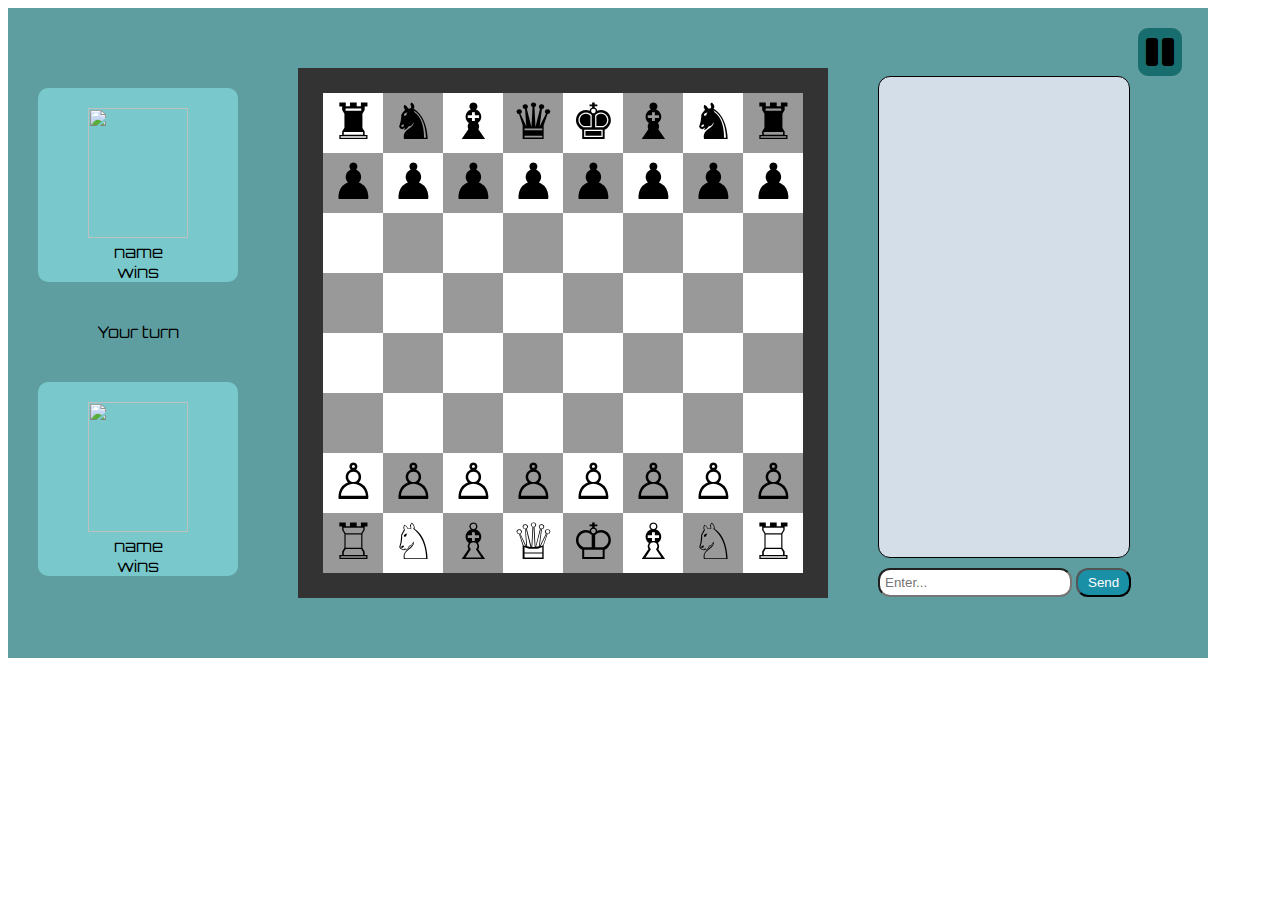
==== pages/index.html @ 08d0b5fd "Test" ====
<!DOCTYPE html>
<html lang="en">

<head>
    <meta charset="UTF-8">
    <meta http-equiv="X-UA-Compatible" content="IE=edge">
    <meta name="viewport" content="width=device-width, initial-scale=1.0">
    <link rel="stylesheet" href="../styles/styles.css">
    <link rel="stylesheet" href="https://cdnjs.cloudflare.com/ajax/libs/font-awesome/5.15.4/css/all.min.css" />
    <title>Chess</title>
</head>

<body>
    <div class="board">
        <div class="information">
            <div class="information-user">
                <img src="https://media.viezone.vn/prod/2022/8/16/1_1650423416056838102826_9301ac2c20.webp" />
                <p>name</p>
                <p>wins</p>
            </div>
            <p>Your turn</p>
            <div class="information-user">
                <img src="https://media.travelmag.vn/files/content/2021/05/18/lee-jong-suk-la-ai-tieu-su-doi-tu-va-tinh-cam-nam-dien-vien-67be082a-13325675.jpg" />
                <p>name</p>
                <p>wins</p>
            </div>
        </div>
        <div>
            <div id="ghost">X</div>
            <div id="placeholder"></div>
            <div id="chessboard">
                <!-- 1st -->
                <div class="square white" data-row="1" data-column="1">&#9820;</div>
                <div class="square black" data-row="1" data-column="2">&#9822;</div>
                <div class="square white" data-row="1" data-column="3">&#9821;</div>
                <div class="square black" data-row="1" data-column="4">&#9819;</div>
                <div class="square white" data-row="1" data-column="5">&#9818;</div>
                <div class="square black" data-row="1" data-column="6">&#9821;</div>
                <div class="square white" data-row="1" data-column="7">&#9822;</div>
                <div class="square black" data-row="1" data-column="8">&#9820;</div>
                <!-- 2nd -->
                <div class="square black" data-row="2" data-column="1">&#9823;</div>
                <div class="square white" data-row="2" data-column="2">&#9823;</div>
                <div class="square black" data-row="2" data-column="3">&#9823;</div>
                <div class="square white" data-row="2" data-column="4">&#9823;</div>
                <div class="square black" data-row="2" data-column="5">&#9823;</div>
                <div class="square white" data-row="2" data-column="6">&#9823;</div>
                <div class="square black" data-row="2" data-column="7">&#9823;</div>
                <div class="square white" data-row="2" data-column="8">&#9823;</div>
                <!-- 3th -->
                <div class="square white" data-row="3" data-column="1"></div>
                <div class="square black" data-row="3" data-column="2"></div>
                <div class="square white" data-row="3" data-column="3"></div>
                <div class="square black" data-row="3" data-column="4"></div>
                <div class="square white" data-row="3" data-column="5"></div>
                <div class="square black" data-row="3" data-column="6"></div>
                <div class="square white" data-row="3" data-column="7"></div>
                <div class="square black" data-row="3" data-column="8"></div>
                <!-- 4st -->
                <div class="square black" data-row="4" data-column="1"></div>
                <div class="square white" data-row="4" data-column="2"></div>
                <div class="square black" data-row="4" data-column="3"></div>
                <div class="square white" data-row="4" data-column="4"></div>
                <div class="square black" data-row="4" data-column="5"></div>
                <div class="square white" data-row="4" data-column="6"></div>
                <div class="square black" data-row="4" data-column="7"></div>
                <div class="square white" data-row="4" data-column="8"></div>
                <!-- 5th -->
                <div class="square white" data-row="5" data-column="1"></div>
                <div class="square black" data-row="5" data-column="2"></div>
                <div class="square white" data-row="5" data-column="3"></div>
                <div class="square black" data-row="5" data-column="4"></div>
                <div class="square white" data-row="5" data-column="5"></div>
                <div class="square black" data-row="5" data-column="6"></div>
                <div class="square white" data-row="5" data-column="7"></div>
                <div class="square black" data-row="5" data-column="8"></div>
                <!-- 6th -->
                <div class="square black" data-row="6" data-column="1"></div>
                <div class="square white" data-row="6" data-column="2"></div>
                <div class="square black" data-row="6" data-column="3"></div>
                <div class="square white" data-row="6" data-column="4"></div>
                <div class="square black" data-row="6" data-column="5"></div>
                <div class="square white" data-row="6" data-column="6"></div>
                <div class="square black" data-row="6" data-column="7"></div>
                <div class="square white" data-row="6" data-column="8"></div>
                <!-- 7th -->
                <div class="square white" data-row="7" data-column="1">&#9817;</div>
                <div class="square black" data-row="7" data-column="2">&#9817;</div>
                <div class="square white" data-row="7" data-column="3">&#9817;</div>
                <div class="square black" data-row="7" data-column="4">&#9817;</div>
                <div class="square white" data-row="7" data-column="5">&#9817;</div>
                <div class="square black" data-row="7" data-column="6">&#9817;</div>
                <div class="square white" data-row="7" data-column="7">&#9817;</div>
                <div class="square black" data-row="7" data-column="8">&#9817;</div>
                <!-- 8th -->
                <div class="square black" data-row="8" data-column="1">&#9814;</div>
                <div class="square white" data-row="8" data-column="2">&#9816;</div>
                <div class="square black" data-row="8" data-column="3">&#9815;</div>
                <div class="square white" data-row="8" data-column="4">&#9813;</div>
                <div class="square black" data-row="8" data-column="5">&#9812;</div>
                <div class="square white" data-row="8" data-column="6">&#9815;</div>
                <div class="square black" data-row="8" data-column="7">&#9816;</div>
                <div class="square white" data-row="8" data-column="8">&#9814;</div>
            </div>
        </div>
        <div class="messenger">
            <a href="./home.html"><i class="fas fa-pause"></i></a>
            <div class="messenger-display">
            </div>
            <input placeholder="Enter..." />
            <button>Send</button>
        </div>
    </div>
    <script src="./index.js"></script>
</body>

</html>
---- styles/styles.css ----
@import url('https://fonts.googleapis.com/css2?family=Kanit:ital,wght@1,700&family=Orbitron&display=swap');

body{
    position: relative;
}

.board {
    height: 650px;
    width: 1200px;
    display: flex;
    background-color: cadetblue;
}

.information {
    width: 200px;
    box-sizing: border-box;
    margin: 40px 30px;
}

.information p {
    font-family: 'Orbitron', sans-serif;
    text-align: center;
}

.information-user {
    background-color: rgb(121, 201, 204);
    margin: 40px 0;
    border-radius: 10px;
}

.information-user img {
    height: 130px;
    width: 100px;
    margin-left: 50px;
    margin-top: 20px;
}

.information-user p {
    text-align: center;
    margin: 0;
    font-family: 'Orbitron', sans-serif;
}

#chessboard {
    width: 480px;
    height: 480px;
    margin: 60px 30px;
    border: 25px solid #333;
}

.square{
    float: left;
    width: 60px;
    height: 60px;
    font-size:50px;
    text-align:center;
    display: table-cell;
    vertical-align:middle;
    cursor: pointer;
    user-select: none;
}
.black {
    background-color: #999;

}
.white {
    background-color: #fff;
}

#ghost{
    font-size: 50px;
    opacity: 0.7;
    display: none;
    position: absolute;
    user-select: none;
    cursor: pointer;
    pointer-events: none;
}

.messenger {
    margin: 20px 20px;
}

.fa-pause {
    font-size: 200%;
    padding: 8px;
    border-radius: 10px;
    background-color: rgb(24, 110, 110);
    margin-left: 260px;
    color: black;
}

.messenger-display {
    height: 480px;
    width: 250px;
    margin-bottom: 10px;
    border: 1px solid black;
    border-radius: 12px;
    background-color: rgb(211, 222, 232);
}

.messenger input {
    padding: 5px;
    border-radius: 12px;
    width: 180px;
    outline: none;
}

.messenger button {
    border-radius: 12px;
    padding: 5px 10px;
    color: white;
    background-color: rgb(26, 144, 167);
    cursor: pointer;
}
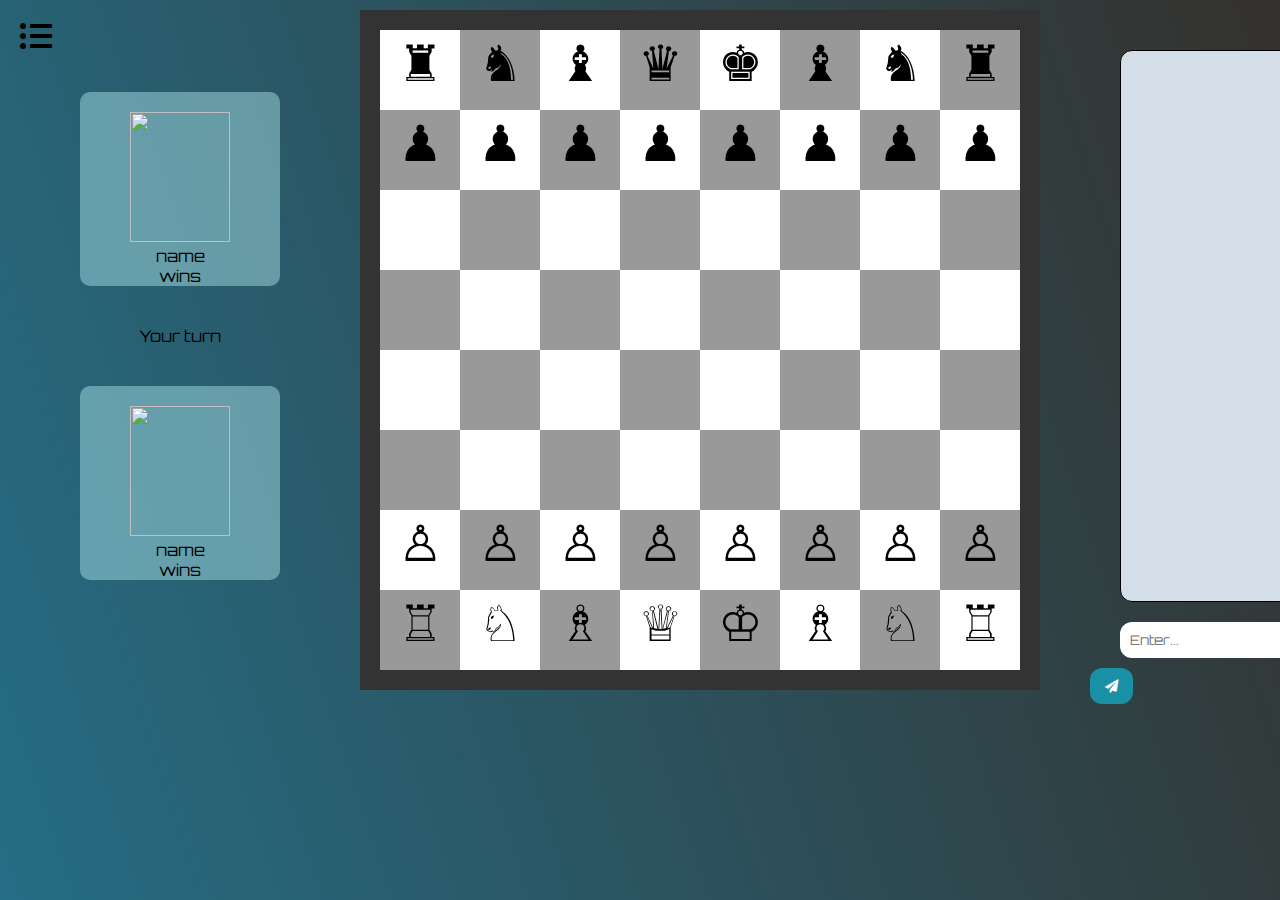
==== commit 1c0f54d2: "edi sign-in sign-out" ====
--- a/pages/index.html
+++ b/pages/index.html
@@ -1,117 +1,124 @@
 <!DOCTYPE html>
 <html lang="en">
+  <head>
+    <meta charset="UTF-8" />
+    <meta http-equiv="X-UA-Compatible" content="IE=edge" />
+    <meta name="viewport" content="width=device-width, initial-scale=1.0" />
+    <link rel="stylesheet" href="../styles/styles.css" />
+    <link rel="icon" type="image/x-icon" href="../favicon.ico">
+    <link
+      rel="stylesheet"
+      href="https://cdnjs.cloudflare.com/ajax/libs/font-awesome/5.15.4/css/all.min.css"
+    />
+    <title>Chess</title>
+  </head>
 
-<head>
-    <meta charset="UTF-8">
-    <meta http-equiv="X-UA-Compatible" content="IE=edge">
-    <meta name="viewport" content="width=device-width, initial-scale=1.0">
-    <link rel="stylesheet" href="../styles/styles.css">
-    <link rel="stylesheet" href="https://cdnjs.cloudflare.com/ajax/libs/font-awesome/5.15.4/css/all.min.css" />
-    <title>Chess</title>
-</head>
-
-<body>
+  <body>
     <div class="board">
+      <div>
+        <a href="./home.html"><i class="fas fa-list-ul"></i></a>
         <div class="information">
-            <div class="information-user">
-                <img src="https://media.viezone.vn/prod/2022/8/16/1_1650423416056838102826_9301ac2c20.webp" />
-                <p>name</p>
-                <p>wins</p>
-            </div>
-            <p>Your turn</p>
-            <div class="information-user">
-                <img src="https://media.travelmag.vn/files/content/2021/05/18/lee-jong-suk-la-ai-tieu-su-doi-tu-va-tinh-cam-nam-dien-vien-67be082a-13325675.jpg" />
-                <p>name</p>
-                <p>wins</p>
-            </div>
+          <div class="information-user">
+            <img
+              src="https://media.viezone.vn/prod/2022/8/16/1_1650423416056838102826_9301ac2c20.webp"
+            />
+            <p>name</p>
+            <p>wins</p>
+          </div>
+          <p>Your turn</p>
+          <div class="information-user">
+            <img
+              src="https://media.travelmag.vn/files/content/2021/05/18/lee-jong-suk-la-ai-tieu-su-doi-tu-va-tinh-cam-nam-dien-vien-67be082a-13325675.jpg"
+            />
+            <p>name</p>
+            <p>wins</p>
+          </div>
         </div>
-        <div>
-            <div id="ghost">X</div>
-            <div id="placeholder"></div>
-            <div id="chessboard">
-                <!-- 1st -->
-                <div class="square white" data-row="1" data-column="1">&#9820;</div>
-                <div class="square black" data-row="1" data-column="2">&#9822;</div>
-                <div class="square white" data-row="1" data-column="3">&#9821;</div>
-                <div class="square black" data-row="1" data-column="4">&#9819;</div>
-                <div class="square white" data-row="1" data-column="5">&#9818;</div>
-                <div class="square black" data-row="1" data-column="6">&#9821;</div>
-                <div class="square white" data-row="1" data-column="7">&#9822;</div>
-                <div class="square black" data-row="1" data-column="8">&#9820;</div>
-                <!-- 2nd -->
-                <div class="square black" data-row="2" data-column="1">&#9823;</div>
-                <div class="square white" data-row="2" data-column="2">&#9823;</div>
-                <div class="square black" data-row="2" data-column="3">&#9823;</div>
-                <div class="square white" data-row="2" data-column="4">&#9823;</div>
-                <div class="square black" data-row="2" data-column="5">&#9823;</div>
-                <div class="square white" data-row="2" data-column="6">&#9823;</div>
-                <div class="square black" data-row="2" data-column="7">&#9823;</div>
-                <div class="square white" data-row="2" data-column="8">&#9823;</div>
-                <!-- 3th -->
-                <div class="square white" data-row="3" data-column="1"></div>
-                <div class="square black" data-row="3" data-column="2"></div>
-                <div class="square white" data-row="3" data-column="3"></div>
-                <div class="square black" data-row="3" data-column="4"></div>
-                <div class="square white" data-row="3" data-column="5"></div>
-                <div class="square black" data-row="3" data-column="6"></div>
-                <div class="square white" data-row="3" data-column="7"></div>
-                <div class="square black" data-row="3" data-column="8"></div>
-                <!-- 4st -->
-                <div class="square black" data-row="4" data-column="1"></div>
-                <div class="square white" data-row="4" data-column="2"></div>
-                <div class="square black" data-row="4" data-column="3"></div>
-                <div class="square white" data-row="4" data-column="4"></div>
-                <div class="square black" data-row="4" data-column="5"></div>
-                <div class="square white" data-row="4" data-column="6"></div>
-                <div class="square black" data-row="4" data-column="7"></div>
-                <div class="square white" data-row="4" data-column="8"></div>
-                <!-- 5th -->
-                <div class="square white" data-row="5" data-column="1"></div>
-                <div class="square black" data-row="5" data-column="2"></div>
-                <div class="square white" data-row="5" data-column="3"></div>
-                <div class="square black" data-row="5" data-column="4"></div>
-                <div class="square white" data-row="5" data-column="5"></div>
-                <div class="square black" data-row="5" data-column="6"></div>
-                <div class="square white" data-row="5" data-column="7"></div>
-                <div class="square black" data-row="5" data-column="8"></div>
-                <!-- 6th -->
-                <div class="square black" data-row="6" data-column="1"></div>
-                <div class="square white" data-row="6" data-column="2"></div>
-                <div class="square black" data-row="6" data-column="3"></div>
-                <div class="square white" data-row="6" data-column="4"></div>
-                <div class="square black" data-row="6" data-column="5"></div>
-                <div class="square white" data-row="6" data-column="6"></div>
-                <div class="square black" data-row="6" data-column="7"></div>
-                <div class="square white" data-row="6" data-column="8"></div>
-                <!-- 7th -->
-                <div class="square white" data-row="7" data-column="1">&#9817;</div>
-                <div class="square black" data-row="7" data-column="2">&#9817;</div>
-                <div class="square white" data-row="7" data-column="3">&#9817;</div>
-                <div class="square black" data-row="7" data-column="4">&#9817;</div>
-                <div class="square white" data-row="7" data-column="5">&#9817;</div>
-                <div class="square black" data-row="7" data-column="6">&#9817;</div>
-                <div class="square white" data-row="7" data-column="7">&#9817;</div>
-                <div class="square black" data-row="7" data-column="8">&#9817;</div>
-                <!-- 8th -->
-                <div class="square black" data-row="8" data-column="1">&#9814;</div>
-                <div class="square white" data-row="8" data-column="2">&#9816;</div>
-                <div class="square black" data-row="8" data-column="3">&#9815;</div>
-                <div class="square white" data-row="8" data-column="4">&#9813;</div>
-                <div class="square black" data-row="8" data-column="5">&#9812;</div>
-                <div class="square white" data-row="8" data-column="6">&#9815;</div>
-                <div class="square black" data-row="8" data-column="7">&#9816;</div>
-                <div class="square white" data-row="8" data-column="8">&#9814;</div>
-            </div>
+      </div>
+      <div>
+        <div id="ghost">X</div>
+        <div id="placeholder"></div>
+        <div id="chessboard">
+          <!-- 1st -->
+          <div class="square white" data-row="1" data-column="1">&#9820;</div>
+          <div class="square black" data-row="1" data-column="2">&#9822;</div>
+          <div class="square white" data-row="1" data-column="3">&#9821;</div>
+          <div class="square black" data-row="1" data-column="4">&#9819;</div>
+          <div class="square white" data-row="1" data-column="5">&#9818;</div>
+          <div class="square black" data-row="1" data-column="6">&#9821;</div>
+          <div class="square white" data-row="1" data-column="7">&#9822;</div>
+          <div class="square black" data-row="1" data-column="8">&#9820;</div>
+          <!-- 2nd -->
+          <div class="square black" data-row="2" data-column="1">&#9823;</div>
+          <div class="square white" data-row="2" data-column="2">&#9823;</div>
+          <div class="square black" data-row="2" data-column="3">&#9823;</div>
+          <div class="square white" data-row="2" data-column="4">&#9823;</div>
+          <div class="square black" data-row="2" data-column="5">&#9823;</div>
+          <div class="square white" data-row="2" data-column="6">&#9823;</div>
+          <div class="square black" data-row="2" data-column="7">&#9823;</div>
+          <div class="square white" data-row="2" data-column="8">&#9823;</div>
+          <!-- 3th -->
+          <div class="square white" data-row="3" data-column="1"></div>
+          <div class="square black" data-row="3" data-column="2"></div>
+          <div class="square white" data-row="3" data-column="3"></div>
+          <div class="square black" data-row="3" data-column="4"></div>
+          <div class="square white" data-row="3" data-column="5"></div>
+          <div class="square black" data-row="3" data-column="6"></div>
+          <div class="square white" data-row="3" data-column="7"></div>
+          <div class="square black" data-row="3" data-column="8"></div>
+          <!-- 4st -->
+          <div class="square black" data-row="4" data-column="1"></div>
+          <div class="square white" data-row="4" data-column="2"></div>
+          <div class="square black" data-row="4" data-column="3"></div>
+          <div class="square white" data-row="4" data-column="4"></div>
+          <div class="square black" data-row="4" data-column="5"></div>
+          <div class="square white" data-row="4" data-column="6"></div>
+          <div class="square black" data-row="4" data-column="7"></div>
+          <div class="square white" data-row="4" data-column="8"></div>
+          <!-- 5th -->
+          <div class="square white" data-row="5" data-column="1"></div>
+          <div class="square black" data-row="5" data-column="2"></div>
+          <div class="square white" data-row="5" data-column="3"></div>
+          <div class="square black" data-row="5" data-column="4"></div>
+          <div class="square white" data-row="5" data-column="5"></div>
+          <div class="square black" data-row="5" data-column="6"></div>
+          <div class="square white" data-row="5" data-column="7"></div>
+          <div class="square black" data-row="5" data-column="8"></div>
+          <!-- 6th -->
+          <div class="square black" data-row="6" data-column="1"></div>
+          <div class="square white" data-row="6" data-column="2"></div>
+          <div class="square black" data-row="6" data-column="3"></div>
+          <div class="square white" data-row="6" data-column="4"></div>
+          <div class="square black" data-row="6" data-column="5"></div>
+          <div class="square white" data-row="6" data-column="6"></div>
+          <div class="square black" data-row="6" data-column="7"></div>
+          <div class="square white" data-row="6" data-column="8"></div>
+          <!-- 7th -->
+          <div class="square white" data-row="7" data-column="1">&#9817;</div>
+          <div class="square black" data-row="7" data-column="2">&#9817;</div>
+          <div class="square white" data-row="7" data-column="3">&#9817;</div>
+          <div class="square black" data-row="7" data-column="4">&#9817;</div>
+          <div class="square white" data-row="7" data-column="5">&#9817;</div>
+          <div class="square black" data-row="7" data-column="6">&#9817;</div>
+          <div class="square white" data-row="7" data-column="7">&#9817;</div>
+          <div class="square black" data-row="7" data-column="8">&#9817;</div>
+          <!-- 8th -->
+          <div class="square black" data-row="8" data-column="1">&#9814;</div>
+          <div class="square white" data-row="8" data-column="2">&#9816;</div>
+          <div class="square black" data-row="8" data-column="3">&#9815;</div>
+          <div class="square white" data-row="8" data-column="4">&#9813;</div>
+          <div class="square black" data-row="8" data-column="5">&#9812;</div>
+          <div class="square white" data-row="8" data-column="6">&#9815;</div>
+          <div class="square black" data-row="8" data-column="7">&#9816;</div>
+          <div class="square white" data-row="8" data-column="8">&#9814;</div>
         </div>
-        <div class="messenger">
-            <a href="./home.html"><i class="fas fa-pause"></i></a>
-            <div class="messenger-display">
-            </div>
-            <input placeholder="Enter..." />
-            <button>Send</button>
-        </div>
+      </div>
+      <div class="messenger">
+        <div class="messenger-display"></div>
+        <input placeholder="Enter..." />
+        <button><i class="fas fa-paper-plane"></i></button>
+      </div>
     </div>
-    <script src="./index.js"></script>
-</body>
-
-</html>+    <script src="../index.js"></script>
+  </body>
+</html>
--- a/styles/styles.css
+++ b/styles/styles.css
@@ -1,20 +1,41 @@
 @import url('https://fonts.googleapis.com/css2?family=Kanit:ital,wght@1,700&family=Orbitron&display=swap');
+
+* {
+    margin: 0;
+    padding: 0;
+    font-family: 'Orbitron', sans-serif;
+    /* box-sizing: border-box; */
+}
 
 body{
     position: relative;
 }
 
 .board {
-    height: 650px;
-    width: 1200px;
+    /* height: 650px;
+    width: 1200px; */
+    width: 100%;
+    height: 100vh;
     display: flex;
-    background-color: cadetblue;
+    /* background-color: cadetblue; */
+    background: rgb(52,49,45);
+background: linear-gradient(252deg, rgba(52,49,45,1) 0%, rgba(37,109,133,1) 100%);
+}
+
+.fa-list-ul {
+    font-size: 200%;
+    /* padding: 8px;
+    border-radius: 10px;
+    background-color: rgba(194, 252, 255, 0.4); */
+    color: black;
+    margin-top: 20px;
+    margin-left: 20px;
 }
 
 .information {
     width: 200px;
     box-sizing: border-box;
-    margin: 40px 30px;
+    margin: 30px 50px 80px 80px;
 }
 
 .information p {
@@ -23,15 +44,16 @@
 }
 
 .information-user {
-    background-color: rgb(121, 201, 204);
+    /* background-color: rgb(121, 201, 204); */
+    background-color: rgba(194, 252, 255, 0.4); 
     margin: 40px 0;
     border-radius: 10px;
+    text-align: center;
 }
 
 .information-user img {
     height: 130px;
     width: 100px;
-    margin-left: 50px;
     margin-top: 20px;
 }
 
@@ -42,16 +64,16 @@
 }
 
 #chessboard {
-    width: 480px;
-    height: 480px;
-    margin: 60px 30px;
-    border: 25px solid #333;
+    width: 640px;
+    height: 640px;
+    margin: 10px 30px;
+    border: 20px solid #333;
 }
 
 .square{
     float: left;
-    width: 60px;
-    height: 60px;
+    width: 80px;
+    height: 80px;
     font-size:50px;
     text-align:center;
     display: table-cell;
@@ -81,35 +103,33 @@
     margin: 20px 20px;
 }
 
-.fa-pause {
-    font-size: 200%;
-    padding: 8px;
-    border-radius: 10px;
-    background-color: rgb(24, 110, 110);
-    margin-left: 260px;
-    color: black;
-}
-
 .messenger-display {
-    height: 480px;
-    width: 250px;
-    margin-bottom: 10px;
+    height: 550px;
+    width: 350px;
+    margin: 30px 0px 10px 30px;
     border: 1px solid black;
     border-radius: 12px;
     background-color: rgb(211, 222, 232);
 }
 
 .messenger input {
-    padding: 5px;
+    padding: 10px;
     border-radius: 12px;
-    width: 180px;
+    width: 290px;
     outline: none;
+    margin: 10px 0px 10px 30px;
+    border: none;
 }
 
 .messenger button {
     border-radius: 12px;
-    padding: 5px 10px;
+    padding: 10px 10px;
     color: white;
     background-color: rgb(26, 144, 167);
     cursor: pointer;
+    border: none;
 }
+
+.fa-paper-plane {
+    padding: 0 5px;
+}
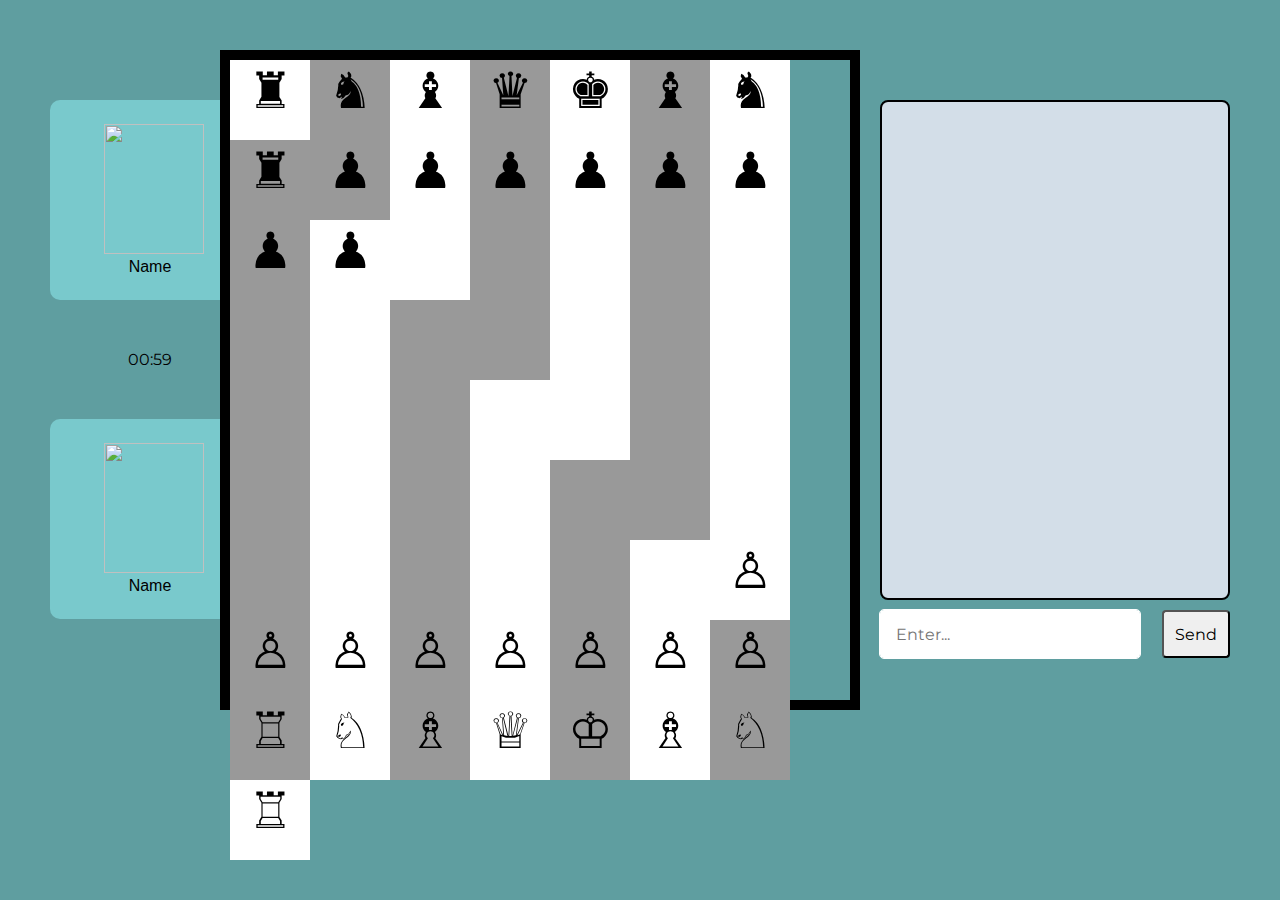
==== commit c6ff670a: "Improvement UI" ====
--- a/pages/index.html
+++ b/pages/index.html
@@ -1,124 +1,114 @@
 <!DOCTYPE html>
 <html lang="en">
-  <head>
-    <meta charset="UTF-8" />
-    <meta http-equiv="X-UA-Compatible" content="IE=edge" />
-    <meta name="viewport" content="width=device-width, initial-scale=1.0" />
-    <link rel="stylesheet" href="../styles/styles.css" />
-    <link rel="icon" type="image/x-icon" href="../favicon.ico">
-    <link
-      rel="stylesheet"
-      href="https://cdnjs.cloudflare.com/ajax/libs/font-awesome/5.15.4/css/all.min.css"
-    />
+
+<head>
+    <meta charset="UTF-8">
+    <meta http-equiv="X-UA-Compatible" content="IE=edge">
+    <meta name="viewport" content="width=device-width, initial-scale=1.0">
+    <link rel="stylesheet" href="../styles.css">
+    <link rel="stylesheet" href="https://cdnjs.cloudflare.com/ajax/libs/font-awesome/5.15.4/css/all.min.css" />
     <title>Chess</title>
-  </head>
+</head>
 
-  <body>
-    <div class="board">
-      <div>
-        <a href="./home.html"><i class="fas fa-list-ul"></i></a>
+<body>
+    <div class="container">
         <div class="information">
-          <div class="information-user">
-            <img
-              src="https://media.viezone.vn/prod/2022/8/16/1_1650423416056838102826_9301ac2c20.webp"
-            />
-            <p>name</p>
-            <p>wins</p>
-          </div>
-          <p>Your turn</p>
-          <div class="information-user">
-            <img
-              src="https://media.travelmag.vn/files/content/2021/05/18/lee-jong-suk-la-ai-tieu-su-doi-tu-va-tinh-cam-nam-dien-vien-67be082a-13325675.jpg"
-            />
-            <p>name</p>
-            <p>wins</p>
-          </div>
+            <div class="information-user">
+                <img src="https://media.viezone.vn/prod/2022/8/16/1_1650423416056838102826_9301ac2c20.webp" />
+                <p>Name</p>
+            </div>
+            <p>00:59</p>
+            <div class="information-user">
+                <img
+                    src="https://media.travelmag.vn/files/content/2021/05/18/lee-jong-suk-la-ai-tieu-su-doi-tu-va-tinh-cam-nam-dien-vien-67be082a-13325675.jpg" />
+                <p>Name</p>
+            </div>
         </div>
-      </div>
-      <div>
-        <div id="ghost">X</div>
-        <div id="placeholder"></div>
         <div id="chessboard">
-          <!-- 1st -->
-          <div class="square white" data-row="1" data-column="1">&#9820;</div>
-          <div class="square black" data-row="1" data-column="2">&#9822;</div>
-          <div class="square white" data-row="1" data-column="3">&#9821;</div>
-          <div class="square black" data-row="1" data-column="4">&#9819;</div>
-          <div class="square white" data-row="1" data-column="5">&#9818;</div>
-          <div class="square black" data-row="1" data-column="6">&#9821;</div>
-          <div class="square white" data-row="1" data-column="7">&#9822;</div>
-          <div class="square black" data-row="1" data-column="8">&#9820;</div>
-          <!-- 2nd -->
-          <div class="square black" data-row="2" data-column="1">&#9823;</div>
-          <div class="square white" data-row="2" data-column="2">&#9823;</div>
-          <div class="square black" data-row="2" data-column="3">&#9823;</div>
-          <div class="square white" data-row="2" data-column="4">&#9823;</div>
-          <div class="square black" data-row="2" data-column="5">&#9823;</div>
-          <div class="square white" data-row="2" data-column="6">&#9823;</div>
-          <div class="square black" data-row="2" data-column="7">&#9823;</div>
-          <div class="square white" data-row="2" data-column="8">&#9823;</div>
-          <!-- 3th -->
-          <div class="square white" data-row="3" data-column="1"></div>
-          <div class="square black" data-row="3" data-column="2"></div>
-          <div class="square white" data-row="3" data-column="3"></div>
-          <div class="square black" data-row="3" data-column="4"></div>
-          <div class="square white" data-row="3" data-column="5"></div>
-          <div class="square black" data-row="3" data-column="6"></div>
-          <div class="square white" data-row="3" data-column="7"></div>
-          <div class="square black" data-row="3" data-column="8"></div>
-          <!-- 4st -->
-          <div class="square black" data-row="4" data-column="1"></div>
-          <div class="square white" data-row="4" data-column="2"></div>
-          <div class="square black" data-row="4" data-column="3"></div>
-          <div class="square white" data-row="4" data-column="4"></div>
-          <div class="square black" data-row="4" data-column="5"></div>
-          <div class="square white" data-row="4" data-column="6"></div>
-          <div class="square black" data-row="4" data-column="7"></div>
-          <div class="square white" data-row="4" data-column="8"></div>
-          <!-- 5th -->
-          <div class="square white" data-row="5" data-column="1"></div>
-          <div class="square black" data-row="5" data-column="2"></div>
-          <div class="square white" data-row="5" data-column="3"></div>
-          <div class="square black" data-row="5" data-column="4"></div>
-          <div class="square white" data-row="5" data-column="5"></div>
-          <div class="square black" data-row="5" data-column="6"></div>
-          <div class="square white" data-row="5" data-column="7"></div>
-          <div class="square black" data-row="5" data-column="8"></div>
-          <!-- 6th -->
-          <div class="square black" data-row="6" data-column="1"></div>
-          <div class="square white" data-row="6" data-column="2"></div>
-          <div class="square black" data-row="6" data-column="3"></div>
-          <div class="square white" data-row="6" data-column="4"></div>
-          <div class="square black" data-row="6" data-column="5"></div>
-          <div class="square white" data-row="6" data-column="6"></div>
-          <div class="square black" data-row="6" data-column="7"></div>
-          <div class="square white" data-row="6" data-column="8"></div>
-          <!-- 7th -->
-          <div class="square white" data-row="7" data-column="1">&#9817;</div>
-          <div class="square black" data-row="7" data-column="2">&#9817;</div>
-          <div class="square white" data-row="7" data-column="3">&#9817;</div>
-          <div class="square black" data-row="7" data-column="4">&#9817;</div>
-          <div class="square white" data-row="7" data-column="5">&#9817;</div>
-          <div class="square black" data-row="7" data-column="6">&#9817;</div>
-          <div class="square white" data-row="7" data-column="7">&#9817;</div>
-          <div class="square black" data-row="7" data-column="8">&#9817;</div>
-          <!-- 8th -->
-          <div class="square black" data-row="8" data-column="1">&#9814;</div>
-          <div class="square white" data-row="8" data-column="2">&#9816;</div>
-          <div class="square black" data-row="8" data-column="3">&#9815;</div>
-          <div class="square white" data-row="8" data-column="4">&#9813;</div>
-          <div class="square black" data-row="8" data-column="5">&#9812;</div>
-          <div class="square white" data-row="8" data-column="6">&#9815;</div>
-          <div class="square black" data-row="8" data-column="7">&#9816;</div>
-          <div class="square white" data-row="8" data-column="8">&#9814;</div>
+            <div id="ghost">X</div>
+            <div id="placeholder"></div>
+            <!-- 1st -->
+            <div class="square white" data-row="1" data-column="1">&#9820;</div>
+            <div class="square black" data-row="1" data-column="2">&#9822;</div>
+            <div class="square white" data-row="1" data-column="3">&#9821;</div>
+            <div class="square black" data-row="1" data-column="4">&#9819;</div>
+            <div class="square white" data-row="1" data-column="5">&#9818;</div>
+            <div class="square black" data-row="1" data-column="6">&#9821;</div>
+            <div class="square white" data-row="1" data-column="7">&#9822;</div>
+            <div class="square black" data-row="1" data-column="8">&#9820;</div>
+            <!-- 2nd -->
+            <div class="square black" data-row="2" data-column="1">&#9823;</div>
+            <div class="square white" data-row="2" data-column="2">&#9823;</div>
+            <div class="square black" data-row="2" data-column="3">&#9823;</div>
+            <div class="square white" data-row="2" data-column="4">&#9823;</div>
+            <div class="square black" data-row="2" data-column="5">&#9823;</div>
+            <div class="square white" data-row="2" data-column="6">&#9823;</div>
+            <div class="square black" data-row="2" data-column="7">&#9823;</div>
+            <div class="square white" data-row="2" data-column="8">&#9823;</div>
+            <!-- 3th -->
+            <div class="square white" data-row="3" data-column="1"></div>
+            <div class="square black" data-row="3" data-column="2"></div>
+            <div class="square white" data-row="3" data-column="3"></div>
+            <div class="square black" data-row="3" data-column="4"></div>
+            <div class="square white" data-row="3" data-column="5"></div>
+            <div class="square black" data-row="3" data-column="6"></div>
+            <div class="square white" data-row="3" data-column="7"></div>
+            <div class="square black" data-row="3" data-column="8"></div>
+            <!-- 4st -->
+            <div class="square black" data-row="4" data-column="1"></div>
+            <div class="square white" data-row="4" data-column="2"></div>
+            <div class="square black" data-row="4" data-column="3"></div>
+            <div class="square white" data-row="4" data-column="4"></div>
+            <div class="square black" data-row="4" data-column="5"></div>
+            <div class="square white" data-row="4" data-column="6"></div>
+            <div class="square black" data-row="4" data-column="7"></div>
+            <div class="square white" data-row="4" data-column="8"></div>
+            <!-- 5th -->
+            <div class="square white" data-row="5" data-column="1"></div>
+            <div class="square black" data-row="5" data-column="2"></div>
+            <div class="square white" data-row="5" data-column="3"></div>
+            <div class="square black" data-row="5" data-column="4"></div>
+            <div class="square white" data-row="5" data-column="5"></div>
+            <div class="square black" data-row="5" data-column="6"></div>
+            <div class="square white" data-row="5" data-column="7"></div>
+            <div class="square black" data-row="5" data-column="8"></div>
+            <!-- 6th -->
+            <div class="square black" data-row="6" data-column="1"></div>
+            <div class="square white" data-row="6" data-column="2"></div>
+            <div class="square black" data-row="6" data-column="3"></div>
+            <div class="square white" data-row="6" data-column="4"></div>
+            <div class="square black" data-row="6" data-column="5"></div>
+            <div class="square white" data-row="6" data-column="6"></div>
+            <div class="square black" data-row="6" data-column="7"></div>
+            <div class="square white" data-row="6" data-column="8"></div>
+            <!-- 7th -->
+            <div class="square white" data-row="7" data-column="1">&#9817;</div>
+            <div class="square black" data-row="7" data-column="2">&#9817;</div>
+            <div class="square white" data-row="7" data-column="3">&#9817;</div>
+            <div class="square black" data-row="7" data-column="4">&#9817;</div>
+            <div class="square white" data-row="7" data-column="5">&#9817;</div>
+            <div class="square black" data-row="7" data-column="6">&#9817;</div>
+            <div class="square white" data-row="7" data-column="7">&#9817;</div>
+            <div class="square black" data-row="7" data-column="8">&#9817;</div>
+            <!-- 8th -->
+            <div class="square black" data-row="8" data-column="1">&#9814;</div>
+            <div class="square white" data-row="8" data-column="2">&#9816;</div>
+            <div class="square black" data-row="8" data-column="3">&#9815;</div>
+            <div class="square white" data-row="8" data-column="4">&#9813;</div>
+            <div class="square black" data-row="8" data-column="5">&#9812;</div>
+            <div class="square white" data-row="8" data-column="6">&#9815;</div>
+            <div class="square black" data-row="8" data-column="7">&#9816;</div>
+            <div class="square white" data-row="8" data-column="8">&#9814;</div>
         </div>
-      </div>
-      <div class="messenger">
-        <div class="messenger-display"></div>
-        <input placeholder="Enter..." />
-        <button><i class="fas fa-paper-plane"></i></button>
-      </div>
+        <div class="messenger">
+            <div class="messenger-display"></div>
+            <div class="send-message">
+                <input placeholder="Enter..." class="send-input" />
+                <button class="send-btn">Send</button>
+            </div>
+        </div>
     </div>
     <script src="../index.js"></script>
-  </body>
-</html>
+</body>
+
+</html>--- a/styles.css
+++ b/styles.css
@@ -0,0 +1,467 @@
+@import url('https://fonts.googleapis.com/css2?family=Kanit:ital,wght@1,700&family=Montserrat:ital,wght@0,300;0,500;0,600;0,700;1,600&family=Noto+Sans+Mono&display=swap');
+* {
+    margin: 0;
+    padding: 0;
+    box-sizing: border-box;
+    font-family: 'Montserrat', sans-serif;
+}
+
+body {
+    position: relative;
+}
+
+/* _______Index_______ */
+
+.container {
+    height: 100vh;
+    width: 100%;
+    display: flex;
+    justify-content: space-between;
+    background-color: cadetblue;
+}
+
+.information {
+    width: 200px;
+    height: 100%;
+    padding: 100px 0 0 100px;
+    display: flex;
+    flex-direction: column;
+    align-items: center;
+}
+
+.information > p {
+    margin: 50px 0;
+}
+
+.information-user {
+    background-color: rgb(121, 201, 204);
+    width: 200px;
+    height: 200px;
+    border-radius: 10px;
+    border: 4px solid transparent;
+}
+
+.information-user img {
+    height: 130px;
+    width: 100px;
+    margin-left: 50px;
+    margin-top: 20px;
+}
+
+.information-user p {
+    text-align: center;
+    margin: 0;
+    font-family: 'Orbitron', sans-serif;
+}
+
+#chessboard {
+    width: 640px;
+    height: 640px;
+    margin: 60px 30px;
+    box-shadow: 0 0 0 10px black;
+}
+
+.square {
+    float: left;
+    width: 80px;
+    height: 80px;
+    font-size: 50px;
+    text-align: center;
+    vertical-align: middle;
+    cursor: pointer;
+    user-select: none;
+}
+.black {
+    background-color: #999;
+}
+.white {
+    background-color: #fff;
+}
+
+#ghost {
+    font-size: 50px;
+    opacity: 0.7;
+    display: none;
+    position: absolute;
+    user-select: none;
+    cursor: pointer;
+    pointer-events: none;
+}
+
+.messenger {
+    margin: 100px 50px 0 0;
+}
+
+.fa-pause {
+    font-size: 200%;
+    padding: 8px;
+    border-radius: 10px;
+    background-color: rgb(24, 110, 110);
+    margin-left: 260px;
+    color: black;
+}
+
+.messenger-display {
+    height: 500px;
+    width: 350px;
+    margin-bottom: 10px;
+    border: 2px solid black;
+    border-radius: 8px;
+    background-color: rgb(211, 222, 232);
+}
+
+.send-message {
+    display: flex;
+    justify-content: space-between;
+}
+
+.send-input {
+    width: 260px;
+    height: 48px;
+    padding: 16px;
+    font-size: 16px;
+    border: none;
+    outline: 1px solid white;
+    border-radius: 4px;
+    margin-bottom: 8px;
+    transition: outline 0.2s linear;
+}
+
+.send-input:hover,
+.send-input:focus {
+    outline: 3px solid #4c6793;
+}
+
+.send-btn {
+    height: 48px;
+    width: 68px;
+    font-size: 16px;
+    border-radius: 4px;
+    cursor: pointer;
+}
+
+.send-btn:hover {
+    background-color: #748da6;
+}
+
+/* _______Home______ */
+
+.menu {
+    background-image: url('https://i.pinimg.com/564x/23/3a/7e/233a7e58e26f4470fb381b56b04b298a.jpg');
+    width: 100%;
+    height: 100vh;
+    background-repeat: repeat;
+    background-size: cover;
+    padding: 20px;
+}
+
+.menu-header {
+    display: flex;
+    justify-content: space-between;
+}
+
+.menu-sign-in {
+    margin-right: 48px;
+    font-weight: 600;
+    padding: 8px;
+    color: black;
+    background-color: white;
+    border-radius: 4px;
+    cursor: pointer;
+    font-size: 150%;
+    transition: background-color 0.2s linear, color 0.2s linear;
+}
+
+.menu-sign-in:hover {
+    background-color: rgba(75, 158, 186, 0.6);
+    color: white;
+}
+
+.menu-title {
+    color: white;
+    font-size: 500%;
+    text-align: center;
+    font-weight: 900;
+    user-select: none;
+    cursor: auto;
+    font-family: 'Kanit', sans-serif;
+}
+
+.icon {
+    color: white;
+    font-size: 300%;
+    cursor: pointer;
+}
+
+.menu-body {
+    display: flex;
+    justify-content: center;
+    align-items: center;
+}
+
+.play-button {
+    font-size: 30px;
+    transition: font-size 0.15s linear;
+    padding: 10px;
+    margin-top: 268px;
+}
+
+.play-button:hover {
+    font-size: 32px;
+}
+
+/* _______Auth form_______ */
+
+.auth-form {
+    display: flex;
+    flex-direction: column;
+    align-items: center;
+    justify-content: flex-start;
+    width: 60%;
+    height: 600px;
+    position: absolute;
+    top: 100px;
+    left: 20%;
+    border-radius: 8px;
+    background: linear-gradient(135deg, rgba(37, 109, 133, 1) 0%, rgba(173, 221, 208, 1) 100%);
+    color: white;
+    opacity: 0;
+    visibility: hidden;
+    transition: opacity 0.25s linear;
+}
+
+.auth-form-close {
+    display: flex;
+    align-items: center;
+    justify-content: center;
+    position: absolute;
+    font-size: 32px;
+    top: 24px;
+    right: 32px;
+    transition: opacity 0.1s linear, transform 0.2s linear;
+    margin-left: 20px;
+    padding: 10px;
+    cursor: pointer;
+}
+
+.auth-form-close:hover {
+    transform: rotate(90deg);
+    opacity: 0.7;
+}
+
+.auth-form-header {
+    display: flex;
+    align-items: center;
+    justify-content: center;
+    flex-direction: column;
+}
+
+.auth-form-header i {
+    font-size: 48px;
+    margin-top: 80px;
+}
+
+.auth-form-header-text {
+    font-size: 20px;
+    text-align: center;
+    margin-top: 36px;
+    cursor: default;
+}
+
+.auth-form-header-text span {
+    text-decoration: underline;
+    font-size: 20px;
+    color: rgba(37, 109, 133, 1);
+    margin-top: 10px;
+    cursor: pointer;
+    transition: opacity 0.2s linear;
+}
+
+.auth-form-header-text span:hover {
+    opacity: 0.6;
+}
+
+.auth-form-body {
+    display: flex;
+    align-items: center;
+    flex-direction: column;
+    margin-top: 68px;
+}
+
+.auth-form-input {
+    width: 240px;
+    height: 48px;
+    padding: 16px;
+    font-size: 16px;
+    border: none;
+    outline: 1px solid white;
+    border-radius: 4px;
+    margin-bottom: 8px;
+    transition: outline 0.2s linear;
+}
+
+.auth-form-input.hidden {
+    display: none;
+}
+
+.auth-form-input:focus,
+.auth-form-input:hover {
+    outline: 3px solid #4c6793;
+}
+
+.auth-form-body .submit-btn {
+    text-align: center;
+    width: 240px;
+    height: 48px;
+    font-size: 20px;
+    border-radius: 4px;
+    margin-top: 18px;
+    border: none;
+    background-color: #d2daff;
+    transition: opacity 0.2s linear, transform 0.2s linear;
+}
+
+.auth-form-body .submit-btn:hover {
+    opacity: 0.9;
+    transform: scale(1.02);
+}
+
+/* _______Room______ */
+
+.background {
+    background-image: url('https://cdnb.artstation.com/p/assets/images/images/013/606/049/large/karl-robert-graham-shackleton-chess-4.jpg?1540377755');
+}
+
+.room {
+    /* background-color: rgb(255, 255, 255, 0.3); */
+    width: 100%;
+    height: 100vh;
+    text-align: center;
+    padding: 20px;
+}
+
+.room-header {
+    display: flex;
+    justify-content: space-between;
+    align-items: center;
+}
+
+.room-header button {
+    cursor: pointer;
+    background-color: inherit;
+    border: none;
+}
+
+.room-header p {
+    border-bottom: 5px solid white;
+    color: white;
+    font-size: 300%;
+    width: 420px;
+    padding: 0 20px;
+}
+
+.fa-home {
+    font-size: 200%;
+    color: white;
+}
+
+.fa-plus-circle {
+    color: white;
+    font-size: 200%;
+}
+
+.list-rooms {
+    margin-top: 50px;
+    display: flex;
+    justify-content: space-between;
+    padding: 20px;
+}
+
+.list-room {
+    padding: 10px;
+    border-radius: 10px;
+    border: 1px solid black;
+    width: 20%;
+    height: 100px;
+    background-color: rgb(255, 255, 255, 0.6);
+    font-size: 150%;
+    font-weight: 300;
+    cursor: pointer;
+    text-decoration: none;
+    color: black;
+}
+
+.modal {
+    display: none;
+    position: fixed;
+    z-index: 1;
+    padding-top: 180px;
+    left: 0;
+    top: 0;
+    width: 100%;
+    height: 100%;
+    overflow: auto;
+    /* background-color: rgb(0, 0, 0); */
+    background-color: rgba(0, 0, 0, 0.4);
+}
+
+.modal-content {
+    background-color: #2b4865;
+    margin: auto;
+    padding: 20px 20px 40px 20px;
+    border: 1px solid #888;
+    width: 40%;
+    text-align: center;
+    border-radius: 10px;
+}
+
+.room-input {
+    font-size: 16px;
+    padding: 16px;
+    width: 250px;
+    border: 3px solid transparent;
+    border-radius: 12px;
+    /* background: white;   */
+    background-color: #f9f9f9;
+    outline: none;
+    margin-bottom: 16px;
+}
+
+.room-input:hover,
+.room-input:focus {
+    opacity: 0.9;
+    border-color: rgb(186, 186, 186);
+    transition: border 0.2s linear;
+}
+
+.room-btn {
+    font-size: 16px;
+    padding: 16px;
+    width: 250px;
+    border: 3px solid transparent;
+    border-radius: 12px;
+    outline: none;
+    margin-bottom: 16px;
+    cursor: pointer;
+    background: #748da6;
+}
+
+.room-btn:hover {
+    opacity: 0.8;
+}
+.close {
+    float: right;
+    font-size: 30px;
+    font-weight: bold;
+    color: white;
+    padding: 0px 8px;
+    border-radius: 50%;
+    background-color: rgb(142, 130, 130);
+}
+
+.close:hover,
+.close:focus {
+    /* color: #000; */
+    text-decoration: none;
+    cursor: pointer;
+}
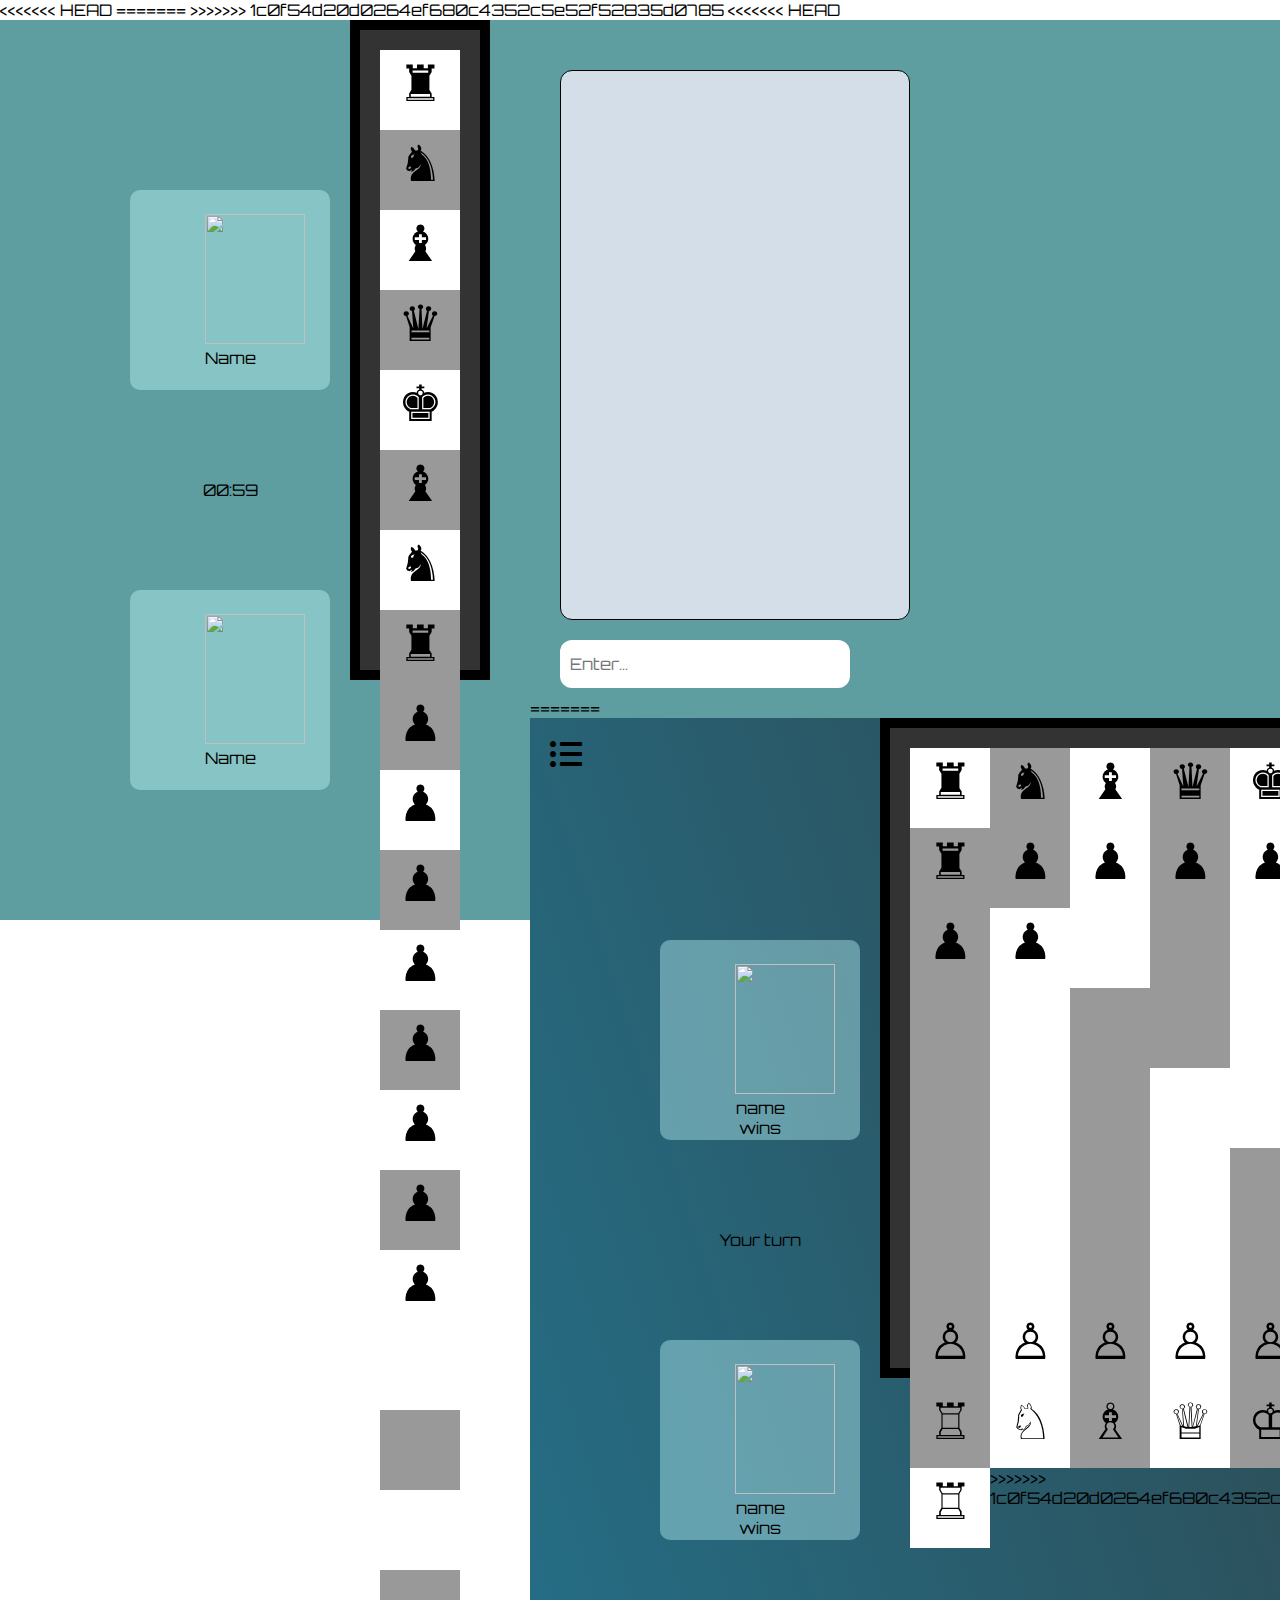
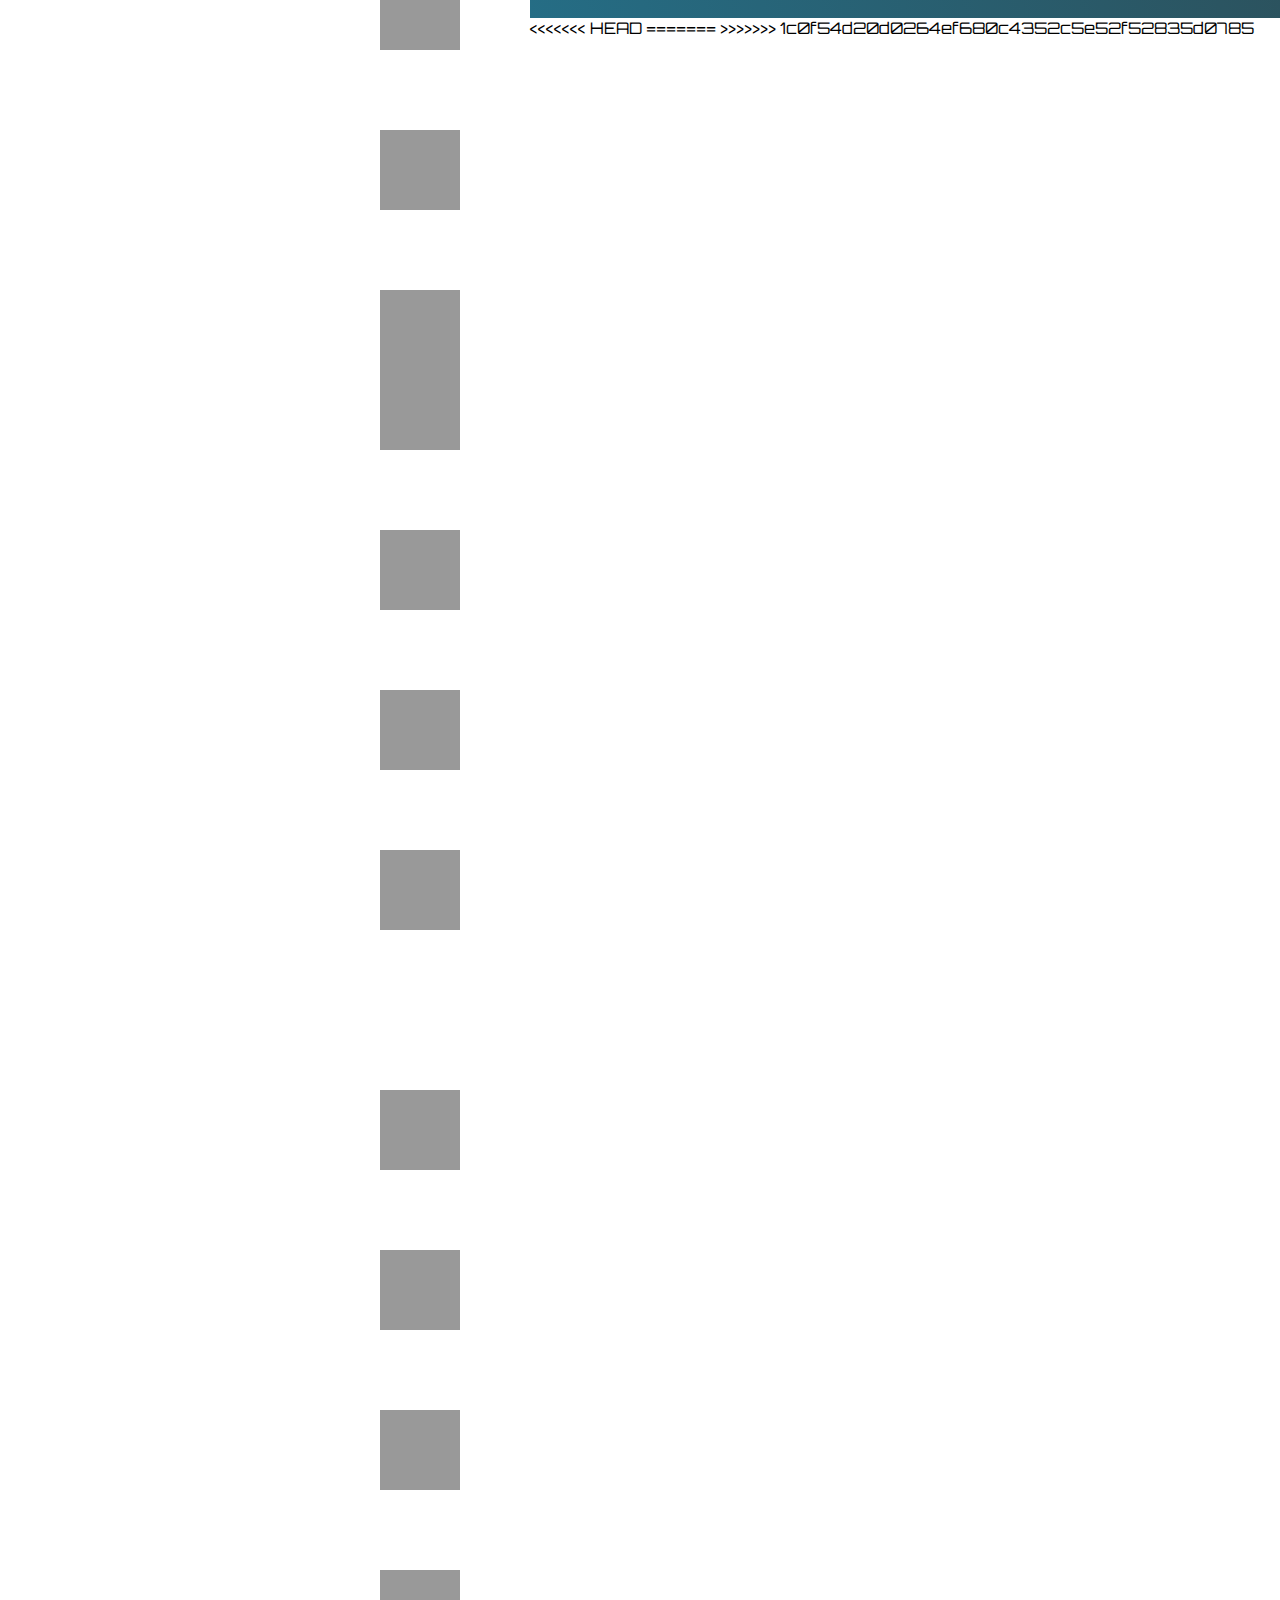
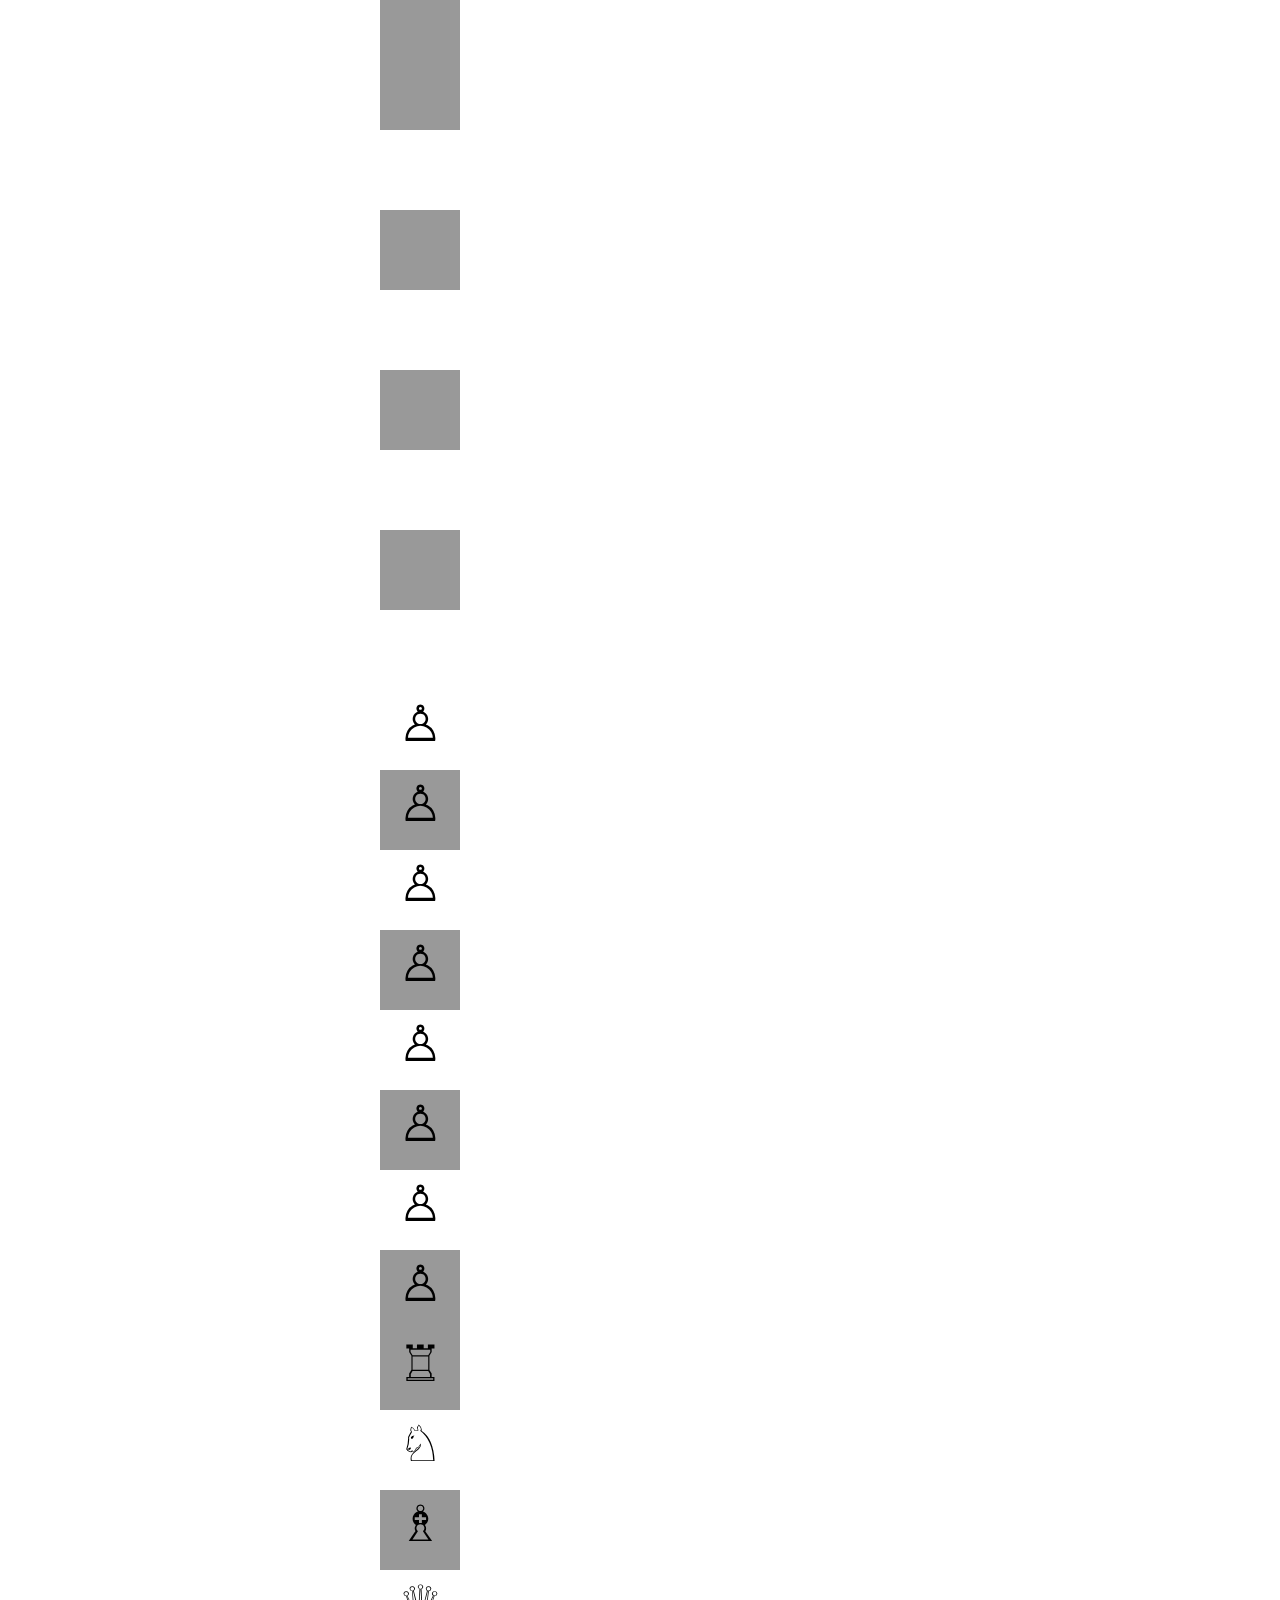
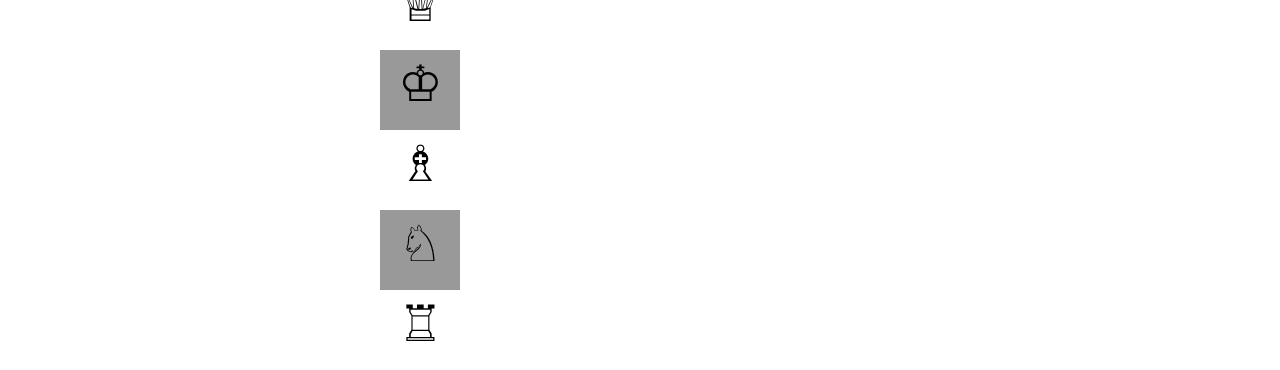
==== commit 265dedba: "Improvement UI" ====
--- a/pages/index.html
+++ b/pages/index.html
@@ -1,5 +1,6 @@
 <!DOCTYPE html>
 <html lang="en">
+<<<<<<< HEAD
 
 <head>
     <meta charset="UTF-8">
@@ -7,9 +8,22 @@
     <meta name="viewport" content="width=device-width, initial-scale=1.0">
     <link rel="stylesheet" href="../styles.css">
     <link rel="stylesheet" href="https://cdnjs.cloudflare.com/ajax/libs/font-awesome/5.15.4/css/all.min.css" />
+=======
+  <head>
+    <meta charset="UTF-8" />
+    <meta http-equiv="X-UA-Compatible" content="IE=edge" />
+    <meta name="viewport" content="width=device-width, initial-scale=1.0" />
+    <link rel="stylesheet" href="../styles/styles.css" />
+    <link rel="icon" type="image/x-icon" href="../favicon.ico">
+    <link
+      rel="stylesheet"
+      href="https://cdnjs.cloudflare.com/ajax/libs/font-awesome/5.15.4/css/all.min.css"
+    />
+>>>>>>> 1c0f54d20d0264ef680c4352c5e52f52835d0785
     <title>Chess</title>
-</head>
+  </head>
 
+<<<<<<< HEAD
 <body>
     <div class="container">
         <div class="information">
@@ -106,9 +120,120 @@
                 <input placeholder="Enter..." class="send-input" />
                 <button class="send-btn">Send</button>
             </div>
-        </div>
+=======
+  <body>
+    <div class="board">
+      <div>
+        <a href="./home.html"><i class="fas fa-list-ul"></i></a>
+        <div class="information">
+          <div class="information-user">
+            <img
+              src="https://media.viezone.vn/prod/2022/8/16/1_1650423416056838102826_9301ac2c20.webp"
+            />
+            <p>name</p>
+            <p>wins</p>
+          </div>
+          <p>Your turn</p>
+          <div class="information-user">
+            <img
+              src="https://media.travelmag.vn/files/content/2021/05/18/lee-jong-suk-la-ai-tieu-su-doi-tu-va-tinh-cam-nam-dien-vien-67be082a-13325675.jpg"
+            />
+            <p>name</p>
+            <p>wins</p>
+          </div>
+        </div>
+      </div>
+      <div>
+        <div id="ghost">X</div>
+        <div id="placeholder"></div>
+        <div id="chessboard">
+          <!-- 1st -->
+          <div class="square white" data-row="1" data-column="1">&#9820;</div>
+          <div class="square black" data-row="1" data-column="2">&#9822;</div>
+          <div class="square white" data-row="1" data-column="3">&#9821;</div>
+          <div class="square black" data-row="1" data-column="4">&#9819;</div>
+          <div class="square white" data-row="1" data-column="5">&#9818;</div>
+          <div class="square black" data-row="1" data-column="6">&#9821;</div>
+          <div class="square white" data-row="1" data-column="7">&#9822;</div>
+          <div class="square black" data-row="1" data-column="8">&#9820;</div>
+          <!-- 2nd -->
+          <div class="square black" data-row="2" data-column="1">&#9823;</div>
+          <div class="square white" data-row="2" data-column="2">&#9823;</div>
+          <div class="square black" data-row="2" data-column="3">&#9823;</div>
+          <div class="square white" data-row="2" data-column="4">&#9823;</div>
+          <div class="square black" data-row="2" data-column="5">&#9823;</div>
+          <div class="square white" data-row="2" data-column="6">&#9823;</div>
+          <div class="square black" data-row="2" data-column="7">&#9823;</div>
+          <div class="square white" data-row="2" data-column="8">&#9823;</div>
+          <!-- 3th -->
+          <div class="square white" data-row="3" data-column="1"></div>
+          <div class="square black" data-row="3" data-column="2"></div>
+          <div class="square white" data-row="3" data-column="3"></div>
+          <div class="square black" data-row="3" data-column="4"></div>
+          <div class="square white" data-row="3" data-column="5"></div>
+          <div class="square black" data-row="3" data-column="6"></div>
+          <div class="square white" data-row="3" data-column="7"></div>
+          <div class="square black" data-row="3" data-column="8"></div>
+          <!-- 4st -->
+          <div class="square black" data-row="4" data-column="1"></div>
+          <div class="square white" data-row="4" data-column="2"></div>
+          <div class="square black" data-row="4" data-column="3"></div>
+          <div class="square white" data-row="4" data-column="4"></div>
+          <div class="square black" data-row="4" data-column="5"></div>
+          <div class="square white" data-row="4" data-column="6"></div>
+          <div class="square black" data-row="4" data-column="7"></div>
+          <div class="square white" data-row="4" data-column="8"></div>
+          <!-- 5th -->
+          <div class="square white" data-row="5" data-column="1"></div>
+          <div class="square black" data-row="5" data-column="2"></div>
+          <div class="square white" data-row="5" data-column="3"></div>
+          <div class="square black" data-row="5" data-column="4"></div>
+          <div class="square white" data-row="5" data-column="5"></div>
+          <div class="square black" data-row="5" data-column="6"></div>
+          <div class="square white" data-row="5" data-column="7"></div>
+          <div class="square black" data-row="5" data-column="8"></div>
+          <!-- 6th -->
+          <div class="square black" data-row="6" data-column="1"></div>
+          <div class="square white" data-row="6" data-column="2"></div>
+          <div class="square black" data-row="6" data-column="3"></div>
+          <div class="square white" data-row="6" data-column="4"></div>
+          <div class="square black" data-row="6" data-column="5"></div>
+          <div class="square white" data-row="6" data-column="6"></div>
+          <div class="square black" data-row="6" data-column="7"></div>
+          <div class="square white" data-row="6" data-column="8"></div>
+          <!-- 7th -->
+          <div class="square white" data-row="7" data-column="1">&#9817;</div>
+          <div class="square black" data-row="7" data-column="2">&#9817;</div>
+          <div class="square white" data-row="7" data-column="3">&#9817;</div>
+          <div class="square black" data-row="7" data-column="4">&#9817;</div>
+          <div class="square white" data-row="7" data-column="5">&#9817;</div>
+          <div class="square black" data-row="7" data-column="6">&#9817;</div>
+          <div class="square white" data-row="7" data-column="7">&#9817;</div>
+          <div class="square black" data-row="7" data-column="8">&#9817;</div>
+          <!-- 8th -->
+          <div class="square black" data-row="8" data-column="1">&#9814;</div>
+          <div class="square white" data-row="8" data-column="2">&#9816;</div>
+          <div class="square black" data-row="8" data-column="3">&#9815;</div>
+          <div class="square white" data-row="8" data-column="4">&#9813;</div>
+          <div class="square black" data-row="8" data-column="5">&#9812;</div>
+          <div class="square white" data-row="8" data-column="6">&#9815;</div>
+          <div class="square black" data-row="8" data-column="7">&#9816;</div>
+          <div class="square white" data-row="8" data-column="8">&#9814;</div>
+>>>>>>> 1c0f54d20d0264ef680c4352c5e52f52835d0785
+        </div>
+      </div>
+      <div class="messenger">
+        <div class="messenger-display"></div>
+        <input placeholder="Enter..." />
+        <button><i class="fas fa-paper-plane"></i></button>
+      </div>
     </div>
     <script src="../index.js"></script>
+<<<<<<< HEAD
 </body>
 
-</html>+</html>
+=======
+  </body>
+</html>
+>>>>>>> 1c0f54d20d0264ef680c4352c5e52f52835d0785
--- a/styles/styles.css
+++ b/styles/styles.css
@@ -0,0 +1,135 @@
+@import url('https://fonts.googleapis.com/css2?family=Kanit:ital,wght@1,700&family=Orbitron&display=swap');
+
+* {
+    margin: 0;
+    padding: 0;
+    font-family: 'Orbitron', sans-serif;
+    /* box-sizing: border-box; */
+}
+
+body{
+    position: relative;
+}
+
+.board {
+    /* height: 650px;
+    width: 1200px; */
+    width: 100%;
+    height: 100vh;
+    display: flex;
+    /* background-color: cadetblue; */
+    background: rgb(52,49,45);
+background: linear-gradient(252deg, rgba(52,49,45,1) 0%, rgba(37,109,133,1) 100%);
+}
+
+.fa-list-ul {
+    font-size: 200%;
+    /* padding: 8px;
+    border-radius: 10px;
+    background-color: rgba(194, 252, 255, 0.4); */
+    color: black;
+    margin-top: 20px;
+    margin-left: 20px;
+}
+
+.information {
+    width: 200px;
+    box-sizing: border-box;
+    margin: 30px 50px 80px 80px;
+}
+
+.information p {
+    font-family: 'Orbitron', sans-serif;
+    text-align: center;
+}
+
+.information-user {
+    /* background-color: rgb(121, 201, 204); */
+    background-color: rgba(194, 252, 255, 0.4); 
+    margin: 40px 0;
+    border-radius: 10px;
+    text-align: center;
+}
+
+.information-user img {
+    height: 130px;
+    width: 100px;
+    margin-top: 20px;
+}
+
+.information-user p {
+    text-align: center;
+    margin: 0;
+    font-family: 'Orbitron', sans-serif;
+}
+
+#chessboard {
+    width: 640px;
+    height: 640px;
+    margin: 10px 30px;
+    border: 20px solid #333;
+}
+
+.square{
+    float: left;
+    width: 80px;
+    height: 80px;
+    font-size:50px;
+    text-align:center;
+    display: table-cell;
+    vertical-align:middle;
+    cursor: pointer;
+    user-select: none;
+}
+.black {
+    background-color: #999;
+
+}
+.white {
+    background-color: #fff;
+}
+
+#ghost{
+    font-size: 50px;
+    opacity: 0.7;
+    display: none;
+    position: absolute;
+    user-select: none;
+    cursor: pointer;
+    pointer-events: none;
+}
+
+.messenger {
+    margin: 20px 20px;
+}
+
+.messenger-display {
+    height: 550px;
+    width: 350px;
+    margin: 30px 0px 10px 30px;
+    border: 1px solid black;
+    border-radius: 12px;
+    background-color: rgb(211, 222, 232);
+}
+
+.messenger input {
+    padding: 10px;
+    border-radius: 12px;
+    width: 290px;
+    outline: none;
+    margin: 10px 0px 10px 30px;
+    border: none;
+}
+
+.messenger button {
+    border-radius: 12px;
+    padding: 10px 10px;
+    color: white;
+    background-color: rgb(26, 144, 167);
+    cursor: pointer;
+    border: none;
+}
+
+.fa-paper-plane {
+    padding: 0 5px;
+}
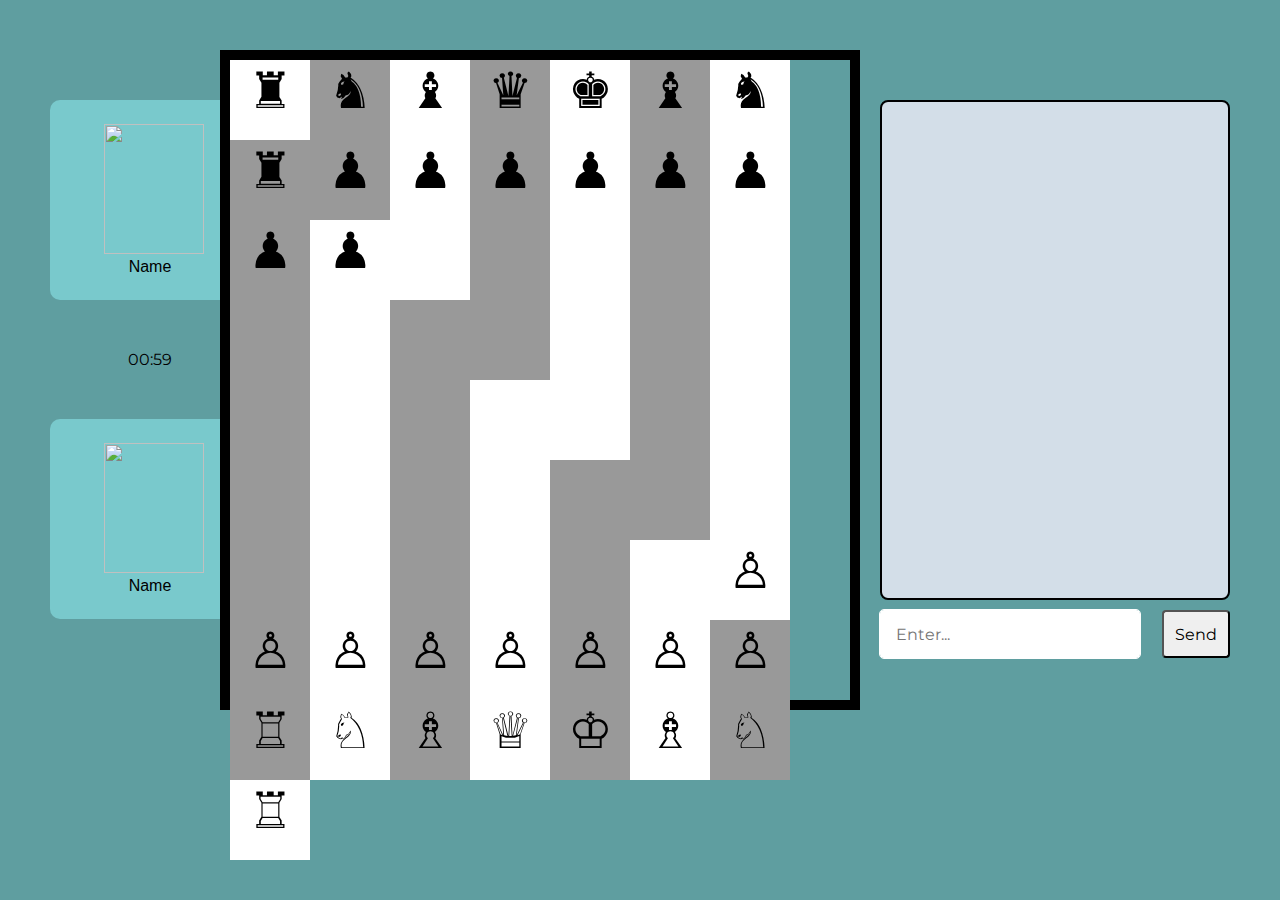
==== commit 85c46276: "Remove some files" ====
--- a/pages/index.html
+++ b/pages/index.html
@@ -1,6 +1,5 @@
 <!DOCTYPE html>
 <html lang="en">
-<<<<<<< HEAD
 
 <head>
     <meta charset="UTF-8">
@@ -8,22 +7,9 @@
     <meta name="viewport" content="width=device-width, initial-scale=1.0">
     <link rel="stylesheet" href="../styles.css">
     <link rel="stylesheet" href="https://cdnjs.cloudflare.com/ajax/libs/font-awesome/5.15.4/css/all.min.css" />
-=======
-  <head>
-    <meta charset="UTF-8" />
-    <meta http-equiv="X-UA-Compatible" content="IE=edge" />
-    <meta name="viewport" content="width=device-width, initial-scale=1.0" />
-    <link rel="stylesheet" href="../styles/styles.css" />
-    <link rel="icon" type="image/x-icon" href="../favicon.ico">
-    <link
-      rel="stylesheet"
-      href="https://cdnjs.cloudflare.com/ajax/libs/font-awesome/5.15.4/css/all.min.css"
-    />
->>>>>>> 1c0f54d20d0264ef680c4352c5e52f52835d0785
     <title>Chess</title>
-  </head>
+</head>
 
-<<<<<<< HEAD
 <body>
     <div class="container">
         <div class="information">
@@ -120,120 +106,9 @@
                 <input placeholder="Enter..." class="send-input" />
                 <button class="send-btn">Send</button>
             </div>
-=======
-  <body>
-    <div class="board">
-      <div>
-        <a href="./home.html"><i class="fas fa-list-ul"></i></a>
-        <div class="information">
-          <div class="information-user">
-            <img
-              src="https://media.viezone.vn/prod/2022/8/16/1_1650423416056838102826_9301ac2c20.webp"
-            />
-            <p>name</p>
-            <p>wins</p>
-          </div>
-          <p>Your turn</p>
-          <div class="information-user">
-            <img
-              src="https://media.travelmag.vn/files/content/2021/05/18/lee-jong-suk-la-ai-tieu-su-doi-tu-va-tinh-cam-nam-dien-vien-67be082a-13325675.jpg"
-            />
-            <p>name</p>
-            <p>wins</p>
-          </div>
         </div>
-      </div>
-      <div>
-        <div id="ghost">X</div>
-        <div id="placeholder"></div>
-        <div id="chessboard">
-          <!-- 1st -->
-          <div class="square white" data-row="1" data-column="1">&#9820;</div>
-          <div class="square black" data-row="1" data-column="2">&#9822;</div>
-          <div class="square white" data-row="1" data-column="3">&#9821;</div>
-          <div class="square black" data-row="1" data-column="4">&#9819;</div>
-          <div class="square white" data-row="1" data-column="5">&#9818;</div>
-          <div class="square black" data-row="1" data-column="6">&#9821;</div>
-          <div class="square white" data-row="1" data-column="7">&#9822;</div>
-          <div class="square black" data-row="1" data-column="8">&#9820;</div>
-          <!-- 2nd -->
-          <div class="square black" data-row="2" data-column="1">&#9823;</div>
-          <div class="square white" data-row="2" data-column="2">&#9823;</div>
-          <div class="square black" data-row="2" data-column="3">&#9823;</div>
-          <div class="square white" data-row="2" data-column="4">&#9823;</div>
-          <div class="square black" data-row="2" data-column="5">&#9823;</div>
-          <div class="square white" data-row="2" data-column="6">&#9823;</div>
-          <div class="square black" data-row="2" data-column="7">&#9823;</div>
-          <div class="square white" data-row="2" data-column="8">&#9823;</div>
-          <!-- 3th -->
-          <div class="square white" data-row="3" data-column="1"></div>
-          <div class="square black" data-row="3" data-column="2"></div>
-          <div class="square white" data-row="3" data-column="3"></div>
-          <div class="square black" data-row="3" data-column="4"></div>
-          <div class="square white" data-row="3" data-column="5"></div>
-          <div class="square black" data-row="3" data-column="6"></div>
-          <div class="square white" data-row="3" data-column="7"></div>
-          <div class="square black" data-row="3" data-column="8"></div>
-          <!-- 4st -->
-          <div class="square black" data-row="4" data-column="1"></div>
-          <div class="square white" data-row="4" data-column="2"></div>
-          <div class="square black" data-row="4" data-column="3"></div>
-          <div class="square white" data-row="4" data-column="4"></div>
-          <div class="square black" data-row="4" data-column="5"></div>
-          <div class="square white" data-row="4" data-column="6"></div>
-          <div class="square black" data-row="4" data-column="7"></div>
-          <div class="square white" data-row="4" data-column="8"></div>
-          <!-- 5th -->
-          <div class="square white" data-row="5" data-column="1"></div>
-          <div class="square black" data-row="5" data-column="2"></div>
-          <div class="square white" data-row="5" data-column="3"></div>
-          <div class="square black" data-row="5" data-column="4"></div>
-          <div class="square white" data-row="5" data-column="5"></div>
-          <div class="square black" data-row="5" data-column="6"></div>
-          <div class="square white" data-row="5" data-column="7"></div>
-          <div class="square black" data-row="5" data-column="8"></div>
-          <!-- 6th -->
-          <div class="square black" data-row="6" data-column="1"></div>
-          <div class="square white" data-row="6" data-column="2"></div>
-          <div class="square black" data-row="6" data-column="3"></div>
-          <div class="square white" data-row="6" data-column="4"></div>
-          <div class="square black" data-row="6" data-column="5"></div>
-          <div class="square white" data-row="6" data-column="6"></div>
-          <div class="square black" data-row="6" data-column="7"></div>
-          <div class="square white" data-row="6" data-column="8"></div>
-          <!-- 7th -->
-          <div class="square white" data-row="7" data-column="1">&#9817;</div>
-          <div class="square black" data-row="7" data-column="2">&#9817;</div>
-          <div class="square white" data-row="7" data-column="3">&#9817;</div>
-          <div class="square black" data-row="7" data-column="4">&#9817;</div>
-          <div class="square white" data-row="7" data-column="5">&#9817;</div>
-          <div class="square black" data-row="7" data-column="6">&#9817;</div>
-          <div class="square white" data-row="7" data-column="7">&#9817;</div>
-          <div class="square black" data-row="7" data-column="8">&#9817;</div>
-          <!-- 8th -->
-          <div class="square black" data-row="8" data-column="1">&#9814;</div>
-          <div class="square white" data-row="8" data-column="2">&#9816;</div>
-          <div class="square black" data-row="8" data-column="3">&#9815;</div>
-          <div class="square white" data-row="8" data-column="4">&#9813;</div>
-          <div class="square black" data-row="8" data-column="5">&#9812;</div>
-          <div class="square white" data-row="8" data-column="6">&#9815;</div>
-          <div class="square black" data-row="8" data-column="7">&#9816;</div>
-          <div class="square white" data-row="8" data-column="8">&#9814;</div>
->>>>>>> 1c0f54d20d0264ef680c4352c5e52f52835d0785
-        </div>
-      </div>
-      <div class="messenger">
-        <div class="messenger-display"></div>
-        <input placeholder="Enter..." />
-        <button><i class="fas fa-paper-plane"></i></button>
-      </div>
     </div>
     <script src="../index.js"></script>
-<<<<<<< HEAD
 </body>
 
-</html>
-=======
-  </body>
-</html>
->>>>>>> 1c0f54d20d0264ef680c4352c5e52f52835d0785
+</html>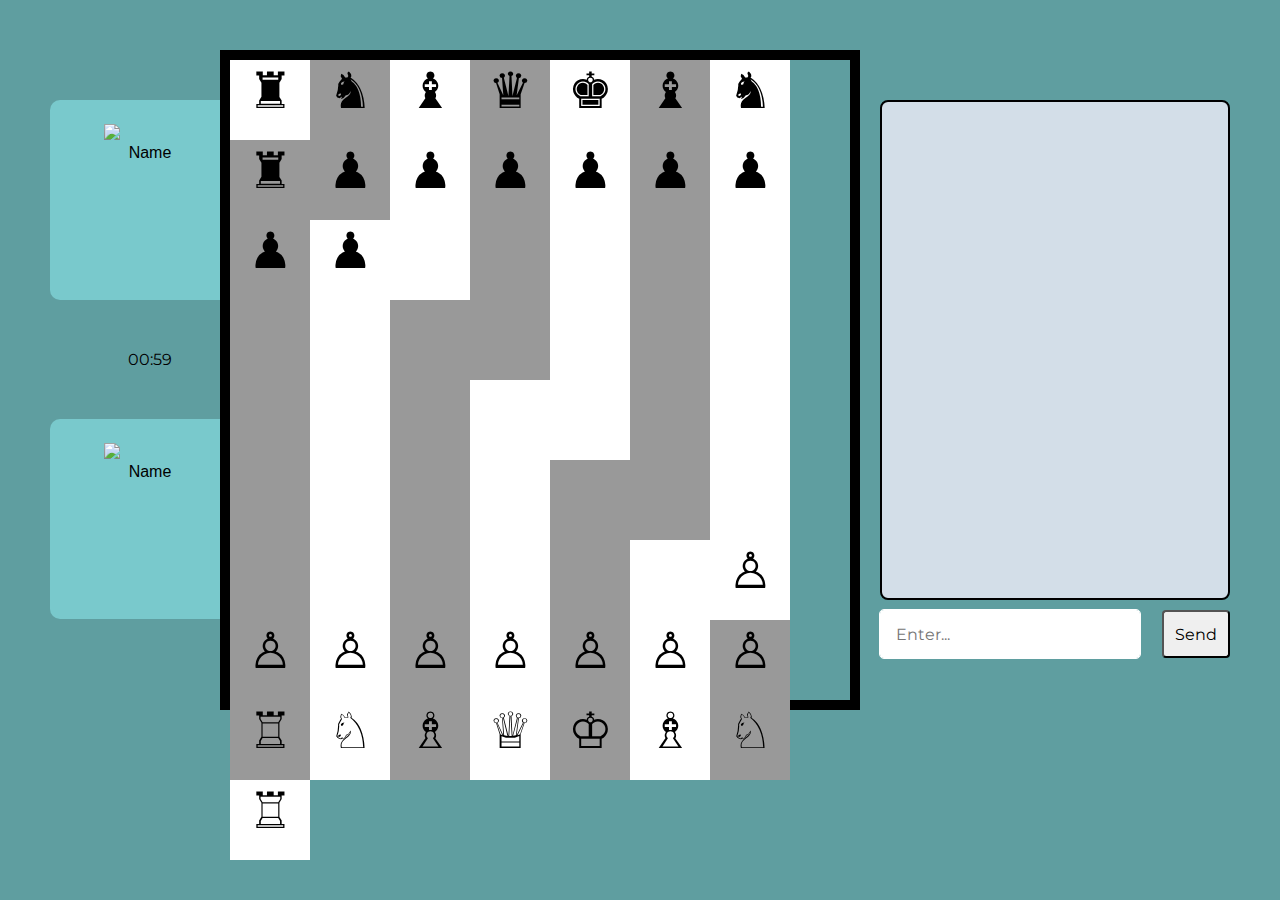
==== commit f8dfeeaa: "Remove auth feature" ====
--- a/pages/index.html
+++ b/pages/index.html
@@ -14,13 +14,12 @@
     <div class="container">
         <div class="information">
             <div class="information-user">
-                <img src="https://media.viezone.vn/prod/2022/8/16/1_1650423416056838102826_9301ac2c20.webp" />
+                <img src="https://www.pphfoundation.ca/wp-content/uploads/2018/05/default-avatar.png" />
                 <p>Name</p>
             </div>
             <p>00:59</p>
             <div class="information-user">
-                <img
-                    src="https://media.travelmag.vn/files/content/2021/05/18/lee-jong-suk-la-ai-tieu-su-doi-tu-va-tinh-cam-nam-dien-vien-67be082a-13325675.jpg" />
+                <img src="https://www.pphfoundation.ca/wp-content/uploads/2018/05/default-avatar.png" />
                 <p>Name</p>
             </div>
         </div>
@@ -109,6 +108,7 @@
         </div>
     </div>
     <script src="../index.js"></script>
+    <script src="../chat.js"></script>
 </body>
 
 </html>--- a/styles.css
+++ b/styles.css
@@ -42,7 +42,6 @@
 }
 
 .information-user img {
-    height: 130px;
     width: 100px;
     margin-left: 50px;
     margin-top: 20px;
@@ -208,122 +207,6 @@
 
 .play-button:hover {
     font-size: 32px;
-}
-
-/* _______Auth form_______ */
-
-.auth-form {
-    display: flex;
-    flex-direction: column;
-    align-items: center;
-    justify-content: flex-start;
-    width: 60%;
-    height: 600px;
-    position: absolute;
-    top: 100px;
-    left: 20%;
-    border-radius: 8px;
-    background: linear-gradient(135deg, rgba(37, 109, 133, 1) 0%, rgba(173, 221, 208, 1) 100%);
-    color: white;
-    opacity: 0;
-    visibility: hidden;
-    transition: opacity 0.25s linear;
-}
-
-.auth-form-close {
-    display: flex;
-    align-items: center;
-    justify-content: center;
-    position: absolute;
-    font-size: 32px;
-    top: 24px;
-    right: 32px;
-    transition: opacity 0.1s linear, transform 0.2s linear;
-    margin-left: 20px;
-    padding: 10px;
-    cursor: pointer;
-}
-
-.auth-form-close:hover {
-    transform: rotate(90deg);
-    opacity: 0.7;
-}
-
-.auth-form-header {
-    display: flex;
-    align-items: center;
-    justify-content: center;
-    flex-direction: column;
-}
-
-.auth-form-header i {
-    font-size: 48px;
-    margin-top: 80px;
-}
-
-.auth-form-header-text {
-    font-size: 20px;
-    text-align: center;
-    margin-top: 36px;
-    cursor: default;
-}
-
-.auth-form-header-text span {
-    text-decoration: underline;
-    font-size: 20px;
-    color: rgba(37, 109, 133, 1);
-    margin-top: 10px;
-    cursor: pointer;
-    transition: opacity 0.2s linear;
-}
-
-.auth-form-header-text span:hover {
-    opacity: 0.6;
-}
-
-.auth-form-body {
-    display: flex;
-    align-items: center;
-    flex-direction: column;
-    margin-top: 68px;
-}
-
-.auth-form-input {
-    width: 240px;
-    height: 48px;
-    padding: 16px;
-    font-size: 16px;
-    border: none;
-    outline: 1px solid white;
-    border-radius: 4px;
-    margin-bottom: 8px;
-    transition: outline 0.2s linear;
-}
-
-.auth-form-input.hidden {
-    display: none;
-}
-
-.auth-form-input:focus,
-.auth-form-input:hover {
-    outline: 3px solid #4c6793;
-}
-
-.auth-form-body .submit-btn {
-    text-align: center;
-    width: 240px;
-    height: 48px;
-    font-size: 20px;
-    border-radius: 4px;
-    margin-top: 18px;
-    border: none;
-    background-color: #d2daff;
-    transition: opacity 0.2s linear, transform 0.2s linear;
-}
-
-.auth-form-body .submit-btn:hover {
-    opacity: 0.9;
-    transform: scale(1.02);
 }
 
 /* _______Room______ */
@@ -465,3 +348,7 @@
     text-decoration: none;
     cursor: pointer;
 }
+
+.left {
+    background-color: red;
+}
